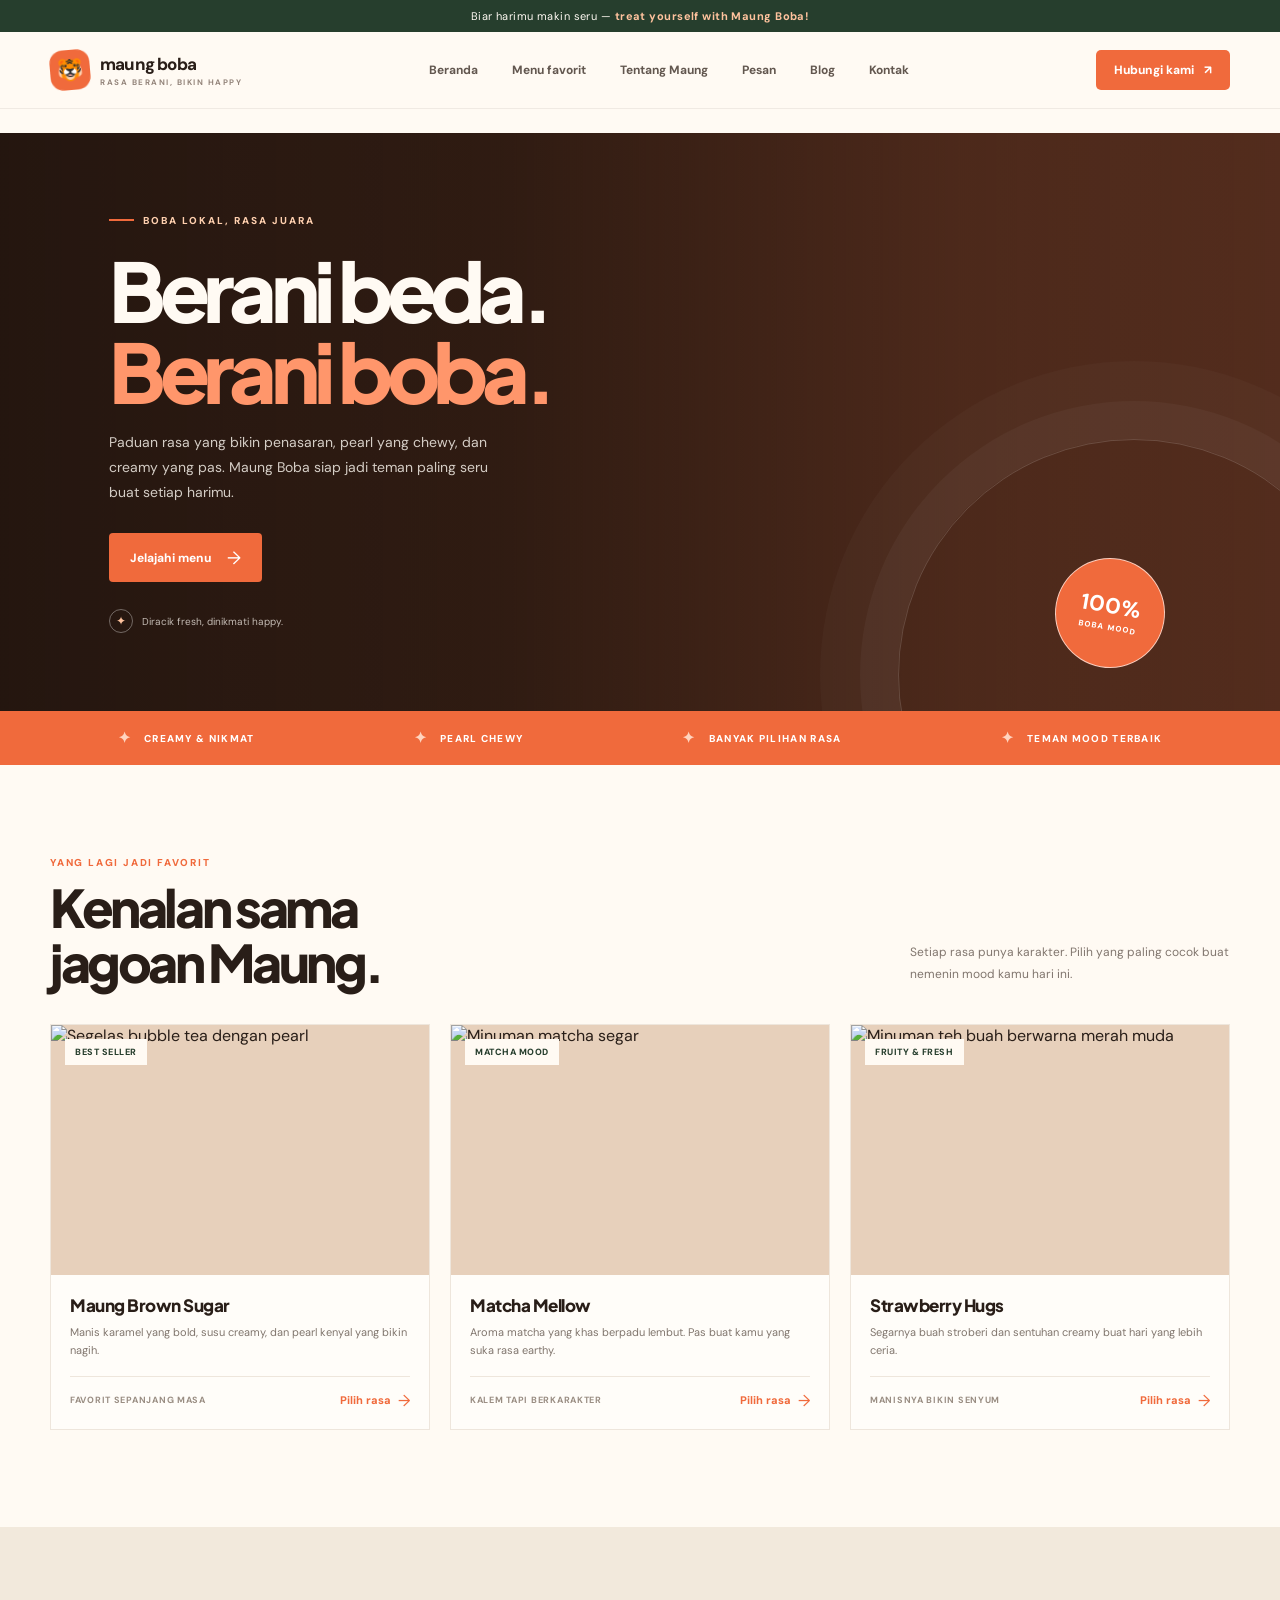
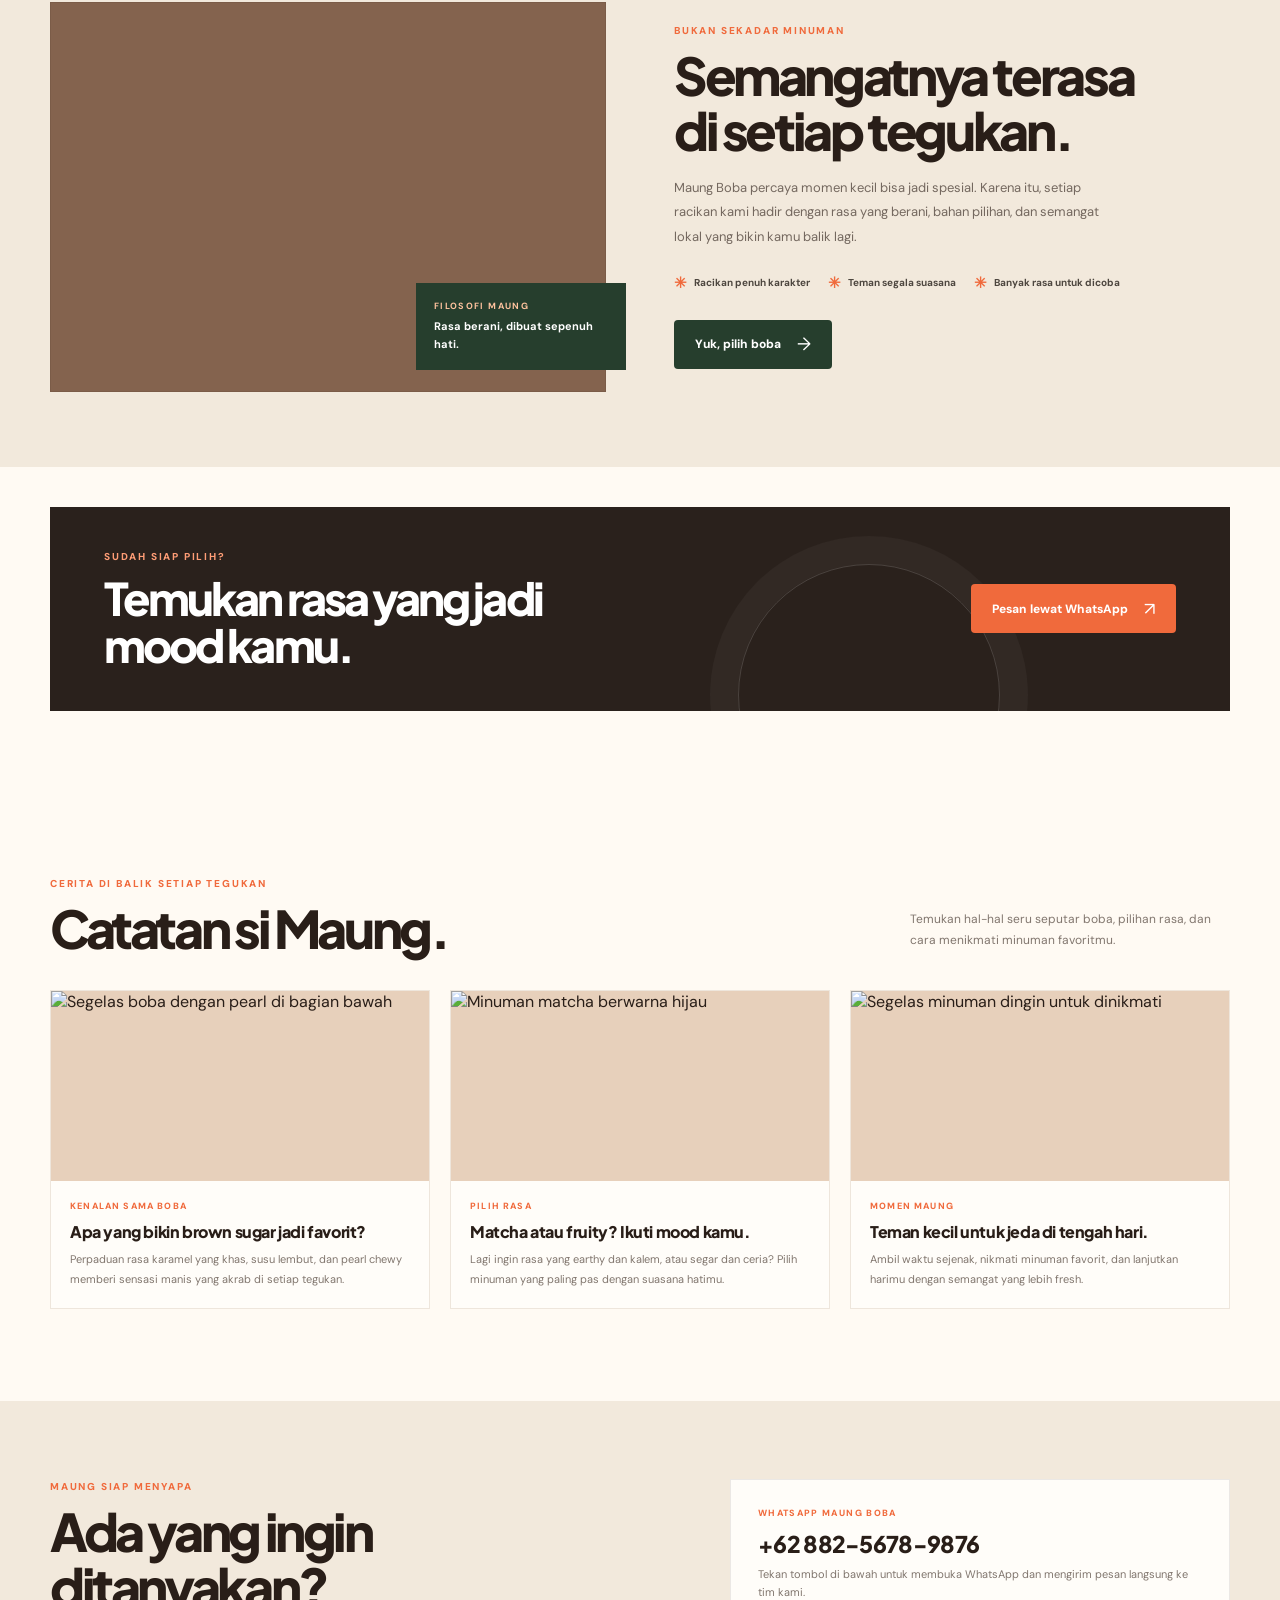
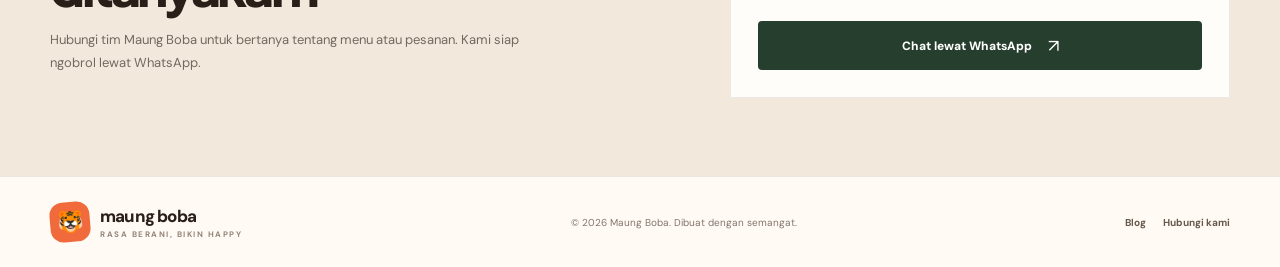
==== index.html @ d1c06912 "Add files via upload" ====
<!DOCTYPE html>
<html lang="id">
<head>
  <meta charset="UTF-8">
  <meta name="viewport" content="width=device-width, initial-scale=1.0">
  <meta name="theme-color" content="#fffaf3">
  <meta name="description" content="Maung Boba — boba favorit dengan rasa berani, creamy, dan penuh karakter. Cari teman seru buat harimu!">
  <title>Maung Boba — Rasa Berani, Bikin Happy</title>
  <link rel="preconnect" href="https://fonts.googleapis.com">
  <link rel="preconnect" href="https://fonts.gstatic.com" crossorigin>
  <link href="https://fonts.googleapis.com/css2?family=DM+Sans:wght@400;500;600;700;800&family=Plus+Jakarta+Sans:wght@500;600;700;800&display=swap" rel="stylesheet">
  <style>
    :root {
      --cream: #fffaf3;
      --ink: #291e18;
      --muted: #81766e;
      --orange: #f06a3c;
      --green: #263e2d;
      --line: #eee6dc;
      --font: "DM Sans", "Plus Jakarta Sans", sans-serif;
    }

    * { box-sizing: border-box; }
    html { scroll-behavior: smooth; scroll-padding-top: 120px; }
    body { margin: 0; background: var(--cream); color: var(--ink); font-family: var(--font); -webkit-font-smoothing: antialiased; }
    a { color: inherit; text-decoration: none; }
    button { font: inherit; }
    .container { width: min(1180px, calc(100% - 64px)); margin-inline: auto; }

    .topline { padding: 9px 20px; background: var(--green); color: #fffaf3; text-align: center; font-size: 11px; letter-spacing: .04em; }
    .topline strong { color: #ffc39e; }
    .header { position: sticky; top: 0; z-index: 10; background: rgba(255,250,243,.96); border-bottom: 1px solid rgba(41,30,24,.07); backdrop-filter: blur(12px); }
    .nav { min-height: 76px; display: flex; align-items: center; justify-content: space-between; gap: 30px; }
    .brand { display: inline-flex; align-items: center; gap: 10px; flex-shrink: 0; }
    .brand-icon { display: grid; width: 40px; height: 40px; place-items: center; border-radius: 13px; background: var(--orange); color: white; font-size: 21px; transform: rotate(-5deg); }
    .brand-text { font-size: 17px; font-weight: 800; letter-spacing: -.8px; }
    .brand-text small { display: block; margin-top: 2px; color: #93847a; font-size: 8px; font-weight: 700; letter-spacing: 1.5px; text-transform: uppercase; }
    .nav-links { display: flex; align-items: center; gap: 34px; color: #62574f; font-size: 12px; font-weight: 700; }
    .nav-links a { white-space: nowrap; transition: color .2s ease; }
    .nav-links a:hover { color: var(--orange); }
    .nav-order { display: inline-flex; align-items: center; gap: 10px; padding: 12px 18px; border-radius: 5px; background: var(--orange); color: white; font-size: 12px; font-weight: 800; transition: background .2s, transform .2s; }
    .nav-order:hover, .button:hover { background: #d9532b; transform: translateY(-2px); }

    .hero-wrap { padding: 24px 0 0; }
    .hero {
      position: relative;
      min-height: 570px;
      display: flex;
      align-items: center;
      overflow: hidden;
      background-color: #572e1e;
      background-image: linear-gradient(90deg, rgba(28,18,13,.86) 0%, rgba(34,21,14,.75) 39%, rgba(34,21,14,.2) 75%, rgba(34,21,14,.08) 100%), url("https://images.unsplash.com/photo-1558857563-b371033873b8?auto=format&fit=crop&w=2000&q=85");
      background-position: center, center 48%;
      background-size: cover;
      color: #fffaf3;
    }
    .hero::after { position: absolute; right: -90px; bottom: -200px; width: 470px; height: 470px; border: 1px solid rgba(255,255,255,.16); border-radius: 50%; box-shadow: 0 0 0 38px rgba(255,255,255,.035), 0 0 0 78px rgba(255,255,255,.025); content: ""; pointer-events: none; }
    .hero-content { position: relative; z-index: 1; width: min(600px, 60%); padding: 72px 0 78px 8.5%; }
    .hero-label { display: inline-flex; align-items: center; gap: 9px; margin-bottom: 22px; color: #ffd0af; font-size: 10px; font-weight: 800; letter-spacing: .2em; text-transform: uppercase; }
    .hero-label::before { width: 25px; height: 2px; background: var(--orange); content: ""; }
    h1, h2, h3, p { margin-top: 0; }
    h1 { max-width: 590px; margin-bottom: 19px; font-family: "Plus Jakarta Sans", var(--font); font-size: clamp(48px, 6.7vw, 82px); font-weight: 800; letter-spacing: -.075em; line-height: .99; }
    h1 em { color: #ff966b; font-style: normal; }
    .hero-copy { max-width: 410px; margin-bottom: 28px; color: rgba(255,250,243,.8); font-size: 14px; line-height: 1.8; }
    .button { display: inline-flex; min-height: 49px; align-items: center; justify-content: center; gap: 16px; padding: 0 21px; border: 0; border-radius: 4px; background: var(--orange); color: white; font-size: 12px; font-weight: 800; transition: background .2s, transform .2s; cursor: pointer; }
    .button span { font-size: 18px; font-weight: 400; }
    .hero-subnote { display: flex; align-items: center; gap: 9px; margin-top: 27px; color: rgba(255,250,243,.72); font-size: 10px; }
    .hero-subnote i { display: grid; width: 24px; height: 24px; place-items: center; border: 1px solid rgba(255,255,255,.35); border-radius: 50%; color: #ffc39e; font-size: 12px; font-style: normal; }
    .banner-stamp { position: absolute; z-index: 2; right: 9%; bottom: 43px; display: grid; width: 110px; height: 110px; place-content: center; border: 1px solid rgba(255,255,255,.65); border-radius: 50%; background: var(--orange); color: white; text-align: center; transform: rotate(10deg); }
    .banner-stamp strong { font-size: 22px; line-height: 1; }
    .banner-stamp span { margin-top: 5px; font-size: 8px; font-weight: 800; letter-spacing: .13em; text-transform: uppercase; }

    .ticker { overflow: hidden; background: var(--orange); color: white; }
    .ticker-inner { display: flex; min-height: 54px; align-items: center; justify-content: space-around; gap: 24px; white-space: nowrap; }
    .ticker-item { display: inline-flex; align-items: center; gap: 12px; font-size: 10px; font-weight: 800; letter-spacing: .13em; text-transform: uppercase; }
    .ticker-item span { color: #ffd4bf; font-size: 15px; }

    .menu-section { padding: 91px 0 97px; }
    .section-head { display: flex; align-items: end; justify-content: space-between; gap: 25px; margin-bottom: 34px; }
    .kicker { margin-bottom: 11px; color: var(--orange); font-size: 10px; font-weight: 800; letter-spacing: .18em; text-transform: uppercase; }
    h2 { margin-bottom: 0; font-family: "Plus Jakarta Sans", var(--font); font-size: clamp(34px, 4.2vw, 52px); font-weight: 800; letter-spacing: -.065em; line-height: 1.05; }
    .section-intro { max-width: 320px; margin: 0 0 4px; color: var(--muted); font-size: 12px; line-height: 1.8; }
    .menu-grid { display: grid; grid-template-columns: repeat(3, 1fr); gap: 20px; }
    .menu-card { overflow: hidden; border: 1px solid var(--line); background: #fffdf9; transition: transform .25s ease, box-shadow .25s ease; }
    .menu-card:hover { box-shadow: 0 18px 36px rgba(48,32,22,.1); transform: translateY(-5px); }
    .menu-image { position: relative; height: 250px; overflow: hidden; background: #e7d0bb; }
    .menu-image img { width: 100%; height: 100%; object-fit: cover; transition: transform .5s ease; }
    .menu-card:hover .menu-image img { transform: scale(1.05); }
    .menu-tag { position: absolute; top: 14px; left: 14px; padding: 7px 10px; background: var(--cream); color: var(--green); font-size: 9px; font-weight: 800; letter-spacing: .06em; text-transform: uppercase; }
    .menu-detail { padding: 19px 19px 18px; }
    .menu-detail h3 { margin-bottom: 7px; font-family: "Plus Jakarta Sans", var(--font); font-size: 17px; font-weight: 800; letter-spacing: -.5px; }
    .menu-detail p { min-height: 37px; margin-bottom: 16px; color: var(--muted); font-size: 11px; line-height: 1.65; }
    .menu-bottom { display: flex; align-items: center; justify-content: space-between; padding-top: 13px; border-top: 1px solid var(--line); }
    .menu-bottom span { color: #998d82; font-size: 9px; font-weight: 700; letter-spacing: .08em; text-transform: uppercase; }
    .menu-bottom a { display: inline-flex; align-items: center; gap: 7px; color: var(--orange); font-size: 11px; font-weight: 800; }
    .menu-bottom a b { font-size: 16px; font-weight: 400; }

    .story { padding: 75px 0; background: #f2e9dc; }
    .story-layout { display: grid; grid-template-columns: 1fr 1fr; align-items: center; gap: 68px; }
    .story-photo { position: relative; min-height: 390px; background: #84634e url("https://images.unsplash.com/photo-1525385133512-2f3bdd039054?auto=format&fit=crop&w=1000&q=85") center/cover; }
    .story-photo::after { position: absolute; inset: 0; border: 1px solid rgba(41,30,24,.1); content: ""; }
    .story-note { position: absolute; right: -20px; bottom: 22px; z-index: 1; max-width: 210px; padding: 16px 18px; background: var(--green); color: white; font-size: 11px; font-weight: 700; line-height: 1.6; }
    .story-note span { display: block; margin-bottom: 5px; color: #ffc39e; font-size: 9px; letter-spacing: .15em; text-transform: uppercase; }
    .story-copy h2 { max-width: 500px; margin-bottom: 18px; }
    .story-copy > p { max-width: 440px; margin-bottom: 23px; color: #74685f; font-size: 13px; line-height: 1.9; }
    .story-list { display: flex; flex-wrap: wrap; gap: 10px 18px; margin: 0 0 27px; padding: 0; list-style: none; }
    .story-list li { display: flex; align-items: center; gap: 7px; color: #4d463f; font-size: 10px; font-weight: 700; }
    .story-list li span { color: var(--orange); font-size: 15px; }
    .button-dark { background: var(--green); }
    .button-dark:hover { background: #172c1d; }

    .blog-section { padding: 88px 0 92px; }
    .blog-grid { display: grid; grid-template-columns: repeat(3, 1fr); gap: 20px; }
    .blog-card { overflow: hidden; border: 1px solid var(--line); background: #fffdf9; }
    .blog-image { height: 190px; overflow: hidden; background: #e7d0bb; }
    .blog-image img { width: 100%; height: 100%; object-fit: cover; transition: transform .4s ease; }
    .blog-card:hover .blog-image img { transform: scale(1.04); }
    .blog-content { padding: 19px; }
    .blog-category { display: block; margin-bottom: 9px; color: var(--orange); font-size: 9px; font-weight: 800; letter-spacing: .13em; text-transform: uppercase; }
    .blog-content h3 { margin-bottom: 8px; font-family: "Plus Jakarta Sans", var(--font); font-size: 16px; font-weight: 800; letter-spacing: -.4px; line-height: 1.35; }
    .blog-content p { margin: 0; color: var(--muted); font-size: 11px; line-height: 1.75; }

    .last-call { padding: 40px 0 78px; }
    .last-call-inner { position: relative; display: flex; align-items: center; justify-content: space-between; gap: 28px; overflow: hidden; padding: 43px 54px; background: #2a211c; color: white; }
    .last-call-inner::after { position: absolute; right: 230px; bottom: -115px; width: 260px; height: 260px; border: 1px solid rgba(255,255,255,.15); border-radius: 50%; box-shadow: 0 0 0 28px rgba(255,255,255,.035); content: ""; }
    .last-call-copy { position: relative; z-index: 1; }
    .last-call-copy .kicker { color: #ff9d76; }
    .last-call h2 { max-width: 540px; font-size: clamp(30px, 4vw, 45px); }
    .last-call .button { position: relative; z-index: 1; flex-shrink: 0; }

    .contact-section { padding: 78px 0; background: #f2e9dc; }
    .contact-layout { display: grid; grid-template-columns: 1fr .8fr; align-items: center; gap: 55px; }
    .contact-copy h2 { max-width: 530px; margin-bottom: 14px; }
    .contact-copy > p { max-width: 470px; margin-bottom: 22px; color: #74685f; font-size: 13px; line-height: 1.8; }
    .contact-card { padding: 27px; border: 1px solid rgba(41,30,24,.09); background: #fffdf9; }
    .contact-label { display: block; margin-bottom: 10px; color: var(--orange); font-size: 9px; font-weight: 800; letter-spacing: .15em; text-transform: uppercase; }
    .contact-number { display: block; margin-bottom: 7px; font-family: "Plus Jakarta Sans", var(--font); font-size: 23px; font-weight: 800; letter-spacing: -.7px; }
    .contact-hint { margin-bottom: 20px; color: var(--muted); font-size: 11px; line-height: 1.65; }
    .contact-card .button { width: 100%; }

    .footer { padding: 25px 0; border-top: 1px solid var(--line); }
    .footer-inner { display: flex; align-items: center; justify-content: space-between; gap: 20px; }
    .footer-copy { color: var(--muted); font-size: 10px; }
    .footer-social { display: flex; gap: 17px; color: #66594e; font-size: 10px; font-weight: 700; }

    @media (max-width: 760px) {
      .container { width: min(100% - 36px, 560px); }
      .topline { font-size: 9px; }
      .nav { min-height: 0; flex-wrap: wrap; gap: 0; padding-top: 10px; }
      .brand { padding-bottom: 10px; }
      .nav-order { display: none; }
      .nav-links { position: static; order: 3; display: flex; width: 100%; align-items: center; justify-content: space-between; gap: 8px; padding: 12px 0; border-top: 1px solid var(--line); font-size: 10px; }
      .hero-wrap { padding-top: 12px; }
      .hero { min-height: 570px; align-items: end; background-image: linear-gradient(0deg, rgba(24,16,11,.91) 0%, rgba(34,21,14,.77) 44%, rgba(34,21,14,.08) 100%), url("https://images.unsplash.com/photo-1558857563-b371033873b8?auto=format&fit=crop&w=1100&q=85"); background-position: center, 56% center; }
      .hero-content { width: 100%; padding: 65px 28px 44px; }
      h1 { max-width: 470px; font-size: clamp(49px, 12vw, 70px); }
      .hero-copy { max-width: 430px; font-size: 13px; }
      .banner-stamp { top: 24px; right: 20px; bottom: auto; width: 82px; height: 82px; }
      .banner-stamp strong { font-size: 17px; }
      .banner-stamp span { font-size: 7px; }
      .ticker-inner { min-height: 47px; justify-content: flex-start; gap: 30px; width: max-content; padding-inline: 20px; }
      .ticker-item { font-size: 9px; }
      .menu-section { padding: 67px 0; }
      .section-head { align-items: start; flex-direction: column; gap: 13px; margin-bottom: 25px; }
      .section-intro { max-width: 410px; }
      .menu-grid { grid-template-columns: 1fr; gap: 14px; }
      .menu-card { display: grid; grid-template-columns: 40% 1fr; }
      .menu-image { height: auto; min-height: 185px; grid-row: span 1; }
      .menu-detail { display: flex; flex-direction: column; justify-content: center; padding: 16px; }
      .menu-detail h3 { font-size: 15px; }
      .menu-detail p { min-height: 0; margin-bottom: 12px; }
      .menu-bottom { margin-top: auto; }
      .story { padding: 55px 0; }
      .story-layout { grid-template-columns: 1fr; gap: 35px; }
      .story-photo { min-height: 300px; margin-right: 17px; }
      .story-note { right: -17px; bottom: 17px; }
      .blog-section { padding: 64px 0 60px; }
      .blog-grid { grid-template-columns: 1fr; gap: 14px; }
      .blog-card { display: grid; grid-template-columns: 38% 1fr; }
      .blog-image { height: 100%; min-height: 175px; }
      .blog-content { align-self: center; padding: 15px; }
      .last-call { padding: 35px 0 55px; }
      .last-call-inner { align-items: flex-start; flex-direction: column; padding: 34px 25px; }
      .last-call-inner::after { right: -80px; bottom: -90px; }
      .contact-section { padding: 58px 0; }
      .contact-layout { grid-template-columns: 1fr; gap: 26px; }
      .contact-card { padding: 22px; }
      .footer-inner { flex-wrap: wrap; }
      .footer-social { margin-left: auto; }
    }
    @media (max-width: 400px) {
      .nav-links { gap: 6px; font-size: 9px; }
      .hero-content { padding-inline: 21px; }
      .hero-subnote { font-size: 9px; }
      .menu-card { grid-template-columns: 36% 1fr; }
      .menu-detail { padding: 13px; }
      .menu-bottom span { font-size: 8px; }
      .blog-card { grid-template-columns: 34% 1fr; }
      .blog-content { padding: 12px; }
      .blog-content h3 { font-size: 14px; }
      .footer-social { width: 100%; margin-left: 0; }
    }
    @media (prefers-reduced-motion: reduce) {
      *, *::before, *::after { scroll-behavior: auto !important; transition-duration: .01ms !important; }
    }
  </style>
</head>
<body>
  <div class="topline">Biar harimu makin seru — <strong>treat yourself with Maung Boba!</strong></div>
  <header class="header">
    <nav class="nav container" aria-label="Navigasi utama">
      <a class="brand" href="#beranda" aria-label="Maung Boba, beranda">
        <span class="brand-icon" aria-hidden="true">🐯</span>
        <span class="brand-text">maung boba<small>rasa berani, bikin happy</small></span>
      </a>
      <div class="nav-links" id="nav-links">
        <a href="#beranda">Beranda</a>
        <a href="#menu">Menu favorit</a>
        <a href="#cerita">Tentang Maung</a>
        <a href="#pesan">Pesan</a>
        <a href="#blog">Blog</a>
        <a href="#kontak">Kontak</a>
      </div>
      <a class="nav-order" href="#kontak">Hubungi kami <span aria-hidden="true">↗</span></a>
    </nav>
  </header>

  <main>
    <section class="hero-wrap" id="beranda">
      <div class="hero">
        <div class="hero-content">
          <div class="hero-label">Boba lokal, rasa juara</div>
          <h1>Berani beda.<br><em>Berani boba.</em></h1>
          <p class="hero-copy">Paduan rasa yang bikin penasaran, pearl yang chewy, dan creamy yang pas. Maung Boba siap jadi teman paling seru buat setiap harimu.</p>
          <a class="button" href="#menu">Jelajahi menu <span aria-hidden="true">→</span></a>
          <div class="hero-subnote"><i aria-hidden="true">✦</i> Diracik fresh, dinikmati happy.</div>
        </div>
        <div class="banner-stamp" aria-label="Boba mood booster"><strong>100%</strong><span>boba mood</span></div>
      </div>
    </section>

    <div class="ticker" aria-label="Keunggulan Maung Boba">
      <div class="ticker-inner container">
        <div class="ticker-item"><span>✦</span> Creamy &amp; nikmat</div>
        <div class="ticker-item"><span>✦</span> Pearl chewy</div>
        <div class="ticker-item"><span>✦</span> Banyak pilihan rasa</div>
        <div class="ticker-item"><span>✦</span> Teman mood terbaik</div>
      </div>
    </div>

    <section class="menu-section" id="menu">
      <div class="container">
        <div class="section-head">
          <div>
            <div class="kicker">Yang lagi jadi favorit</div>
            <h2>Kenalan sama<br>jagoan Maung.</h2>
          </div>
          <p class="section-intro">Setiap rasa punya karakter. Pilih yang paling cocok buat nemenin mood kamu hari ini.</p>
        </div>
        <div class="menu-grid">
          <article class="menu-card">
            <div class="menu-image">
              <img src="https://images.unsplash.com/photo-1558857563-b371033873b8?auto=format&fit=crop&w=900&q=80" alt="Segelas bubble tea dengan pearl" loading="lazy">
              <span class="menu-tag">Best seller</span>
            </div>
            <div class="menu-detail">
              <h3>Maung Brown Sugar</h3>
              <p>Manis karamel yang bold, susu creamy, dan pearl kenyal yang bikin nagih.</p>
              <div class="menu-bottom"><span>Favorit sepanjang masa</span><a href="#pesan">Pilih rasa <b aria-hidden="true">→</b></a></div>
            </div>
          </article>
          <article class="menu-card">
            <div class="menu-image">
              <img src="https://images.unsplash.com/photo-1515823064-d6e0c04616a7?auto=format&fit=crop&w=900&q=80" alt="Minuman matcha segar" loading="lazy">
              <span class="menu-tag">Matcha mood</span>
            </div>
            <div class="menu-detail">
              <h3>Matcha Mellow</h3>
              <p>Aroma matcha yang khas berpadu lembut. Pas buat kamu yang suka rasa earthy.</p>
              <div class="menu-bottom"><span>Kalem tapi berkarakter</span><a href="#pesan">Pilih rasa <b aria-hidden="true">→</b></a></div>
            </div>
          </article>
          <article class="menu-card">
            <div class="menu-image">
              <img src="https://images.unsplash.com/photo-1556679343-c7306c1976bc?auto=format&fit=crop&w=900&q=80" alt="Minuman teh buah berwarna merah muda" loading="lazy">
              <span class="menu-tag">Fruity &amp; fresh</span>
            </div>
            <div class="menu-detail">
              <h3>Strawberry Hugs</h3>
              <p>Segarnya buah stroberi dan sentuhan creamy buat hari yang lebih ceria.</p>
              <div class="menu-bottom"><span>Manisnya bikin senyum</span><a href="#pesan">Pilih rasa <b aria-hidden="true">→</b></a></div>
            </div>
          </article>
        </div>
      </div>
    </section>

    <section class="story" id="cerita">
      <div class="story-layout container">
        <div class="story-photo" role="img" aria-label="Suasana menikmati minuman segar">
          <div class="story-note"><span>Filosofi Maung</span>Rasa berani, dibuat sepenuh hati.</div>
        </div>
        <div class="story-copy">
          <div class="kicker">Bukan sekadar minuman</div>
          <h2>Semangatnya terasa di setiap tegukan.</h2>
          <p>Maung Boba percaya momen kecil bisa jadi spesial. Karena itu, setiap racikan kami hadir dengan rasa yang berani, bahan pilihan, dan semangat lokal yang bikin kamu balik lagi.</p>
          <ul class="story-list">
            <li><span aria-hidden="true">✳</span> Racikan penuh karakter</li>
            <li><span aria-hidden="true">✳</span> Teman segala suasana</li>
            <li><span aria-hidden="true">✳</span> Banyak rasa untuk dicoba</li>
          </ul>
          <a class="button button-dark" href="#pesan">Yuk, pilih boba <span aria-hidden="true">→</span></a>
        </div>
      </div>
    </section>

    <section class="last-call" id="pesan">
      <div class="last-call-inner container">
        <div class="last-call-copy">
          <div class="kicker">Sudah siap pilih?</div>
          <h2>Temukan rasa yang jadi mood kamu.</h2>
        </div>
        <a class="button" href="https://wa.me/6288256789876?text=Halo%20Maung%20Boba%2C%20saya%20ingin%20memesan%20boba." target="_blank" rel="noopener noreferrer">Pesan lewat WhatsApp <span aria-hidden="true">↗</span></a>
      </div>
    </section>

    <section class="blog-section" id="blog">
      <div class="container">
        <div class="section-head">
          <div>
            <div class="kicker">Cerita di balik setiap tegukan</div>
            <h2>Catatan si Maung.</h2>
          </div>
          <p class="section-intro">Temukan hal-hal seru seputar boba, pilihan rasa, dan cara menikmati minuman favoritmu.</p>
        </div>
        <div class="blog-grid">
          <article class="blog-card">
            <div class="blog-image">
              <img src="https://images.unsplash.com/photo-1558857563-b371033873b8?auto=format&fit=crop&w=800&q=80" alt="Segelas boba dengan pearl di bagian bawah" loading="lazy">
            </div>
            <div class="blog-content">
              <span class="blog-category">Kenalan sama boba</span>
              <h3>Apa yang bikin brown sugar jadi favorit?</h3>
              <p>Perpaduan rasa karamel yang khas, susu lembut, dan pearl chewy memberi sensasi manis yang akrab di setiap tegukan.</p>
            </div>
          </article>
          <article class="blog-card">
            <div class="blog-image">
              <img src="https://images.unsplash.com/photo-1515823064-d6e0c04616a7?auto=format&fit=crop&w=800&q=80" alt="Minuman matcha berwarna hijau" loading="lazy">
            </div>
            <div class="blog-content">
              <span class="blog-category">Pilih rasa</span>
              <h3>Matcha atau fruity? Ikuti mood kamu.</h3>
              <p>Lagi ingin rasa yang earthy dan kalem, atau segar dan ceria? Pilih minuman yang paling pas dengan suasana hatimu.</p>
            </div>
          </article>
          <article class="blog-card">
            <div class="blog-image">
              <img src="https://images.unsplash.com/photo-1556679343-c7306c1976bc?auto=format&fit=crop&w=800&q=80" alt="Segelas minuman dingin untuk dinikmati" loading="lazy">
            </div>
            <div class="blog-content">
              <span class="blog-category">Momen Maung</span>
              <h3>Teman kecil untuk jeda di tengah hari.</h3>
              <p>Ambil waktu sejenak, nikmati minuman favorit, dan lanjutkan harimu dengan semangat yang lebih fresh.</p>
            </div>
          </article>
        </div>
      </div>
    </section>

    <section class="contact-section" id="kontak">
      <div class="contact-layout container">
        <div class="contact-copy">
          <div class="kicker">Maung siap menyapa</div>
          <h2>Ada yang ingin ditanyakan?</h2>
          <p>Hubungi tim Maung Boba untuk bertanya tentang menu atau pesanan. Kami siap ngobrol lewat WhatsApp.</p>
        </div>
        <div class="contact-card">
          <span class="contact-label">WhatsApp Maung Boba</span>
          <a class="contact-number" href="https://wa.me/6288256789876" target="_blank" rel="noopener noreferrer">+62 882-5678-9876</a>
          <p class="contact-hint">Tekan tombol di bawah untuk membuka WhatsApp dan mengirim pesan langsung ke tim kami.</p>
          <a class="button button-dark" href="https://wa.me/6288256789876?text=Halo%20Maung%20Boba%2C%20saya%20ingin%20bertanya." target="_blank" rel="noopener noreferrer">Chat lewat WhatsApp <span aria-hidden="true">↗</span></a>
        </div>
      </div>
    </section>
  </main>

  <footer class="footer">
    <div class="footer-inner container">
      <a class="brand" href="#beranda" aria-label="Maung Boba, kembali ke atas">
        <span class="brand-icon" aria-hidden="true">🐯</span>
        <span class="brand-text">maung boba<small>rasa berani, bikin happy</small></span>
      </a>
      <span class="footer-copy">© <span id="year">2026</span> Maung Boba. Dibuat dengan semangat.</span>
      <div class="footer-social"><a href="#blog">Blog</a><a href="#kontak">Hubungi kami</a></div>
    </div>
  </footer>

  <script>
    document.querySelector("#year").textContent = new Date().getFullYear();
  </script>
</body>
</html>
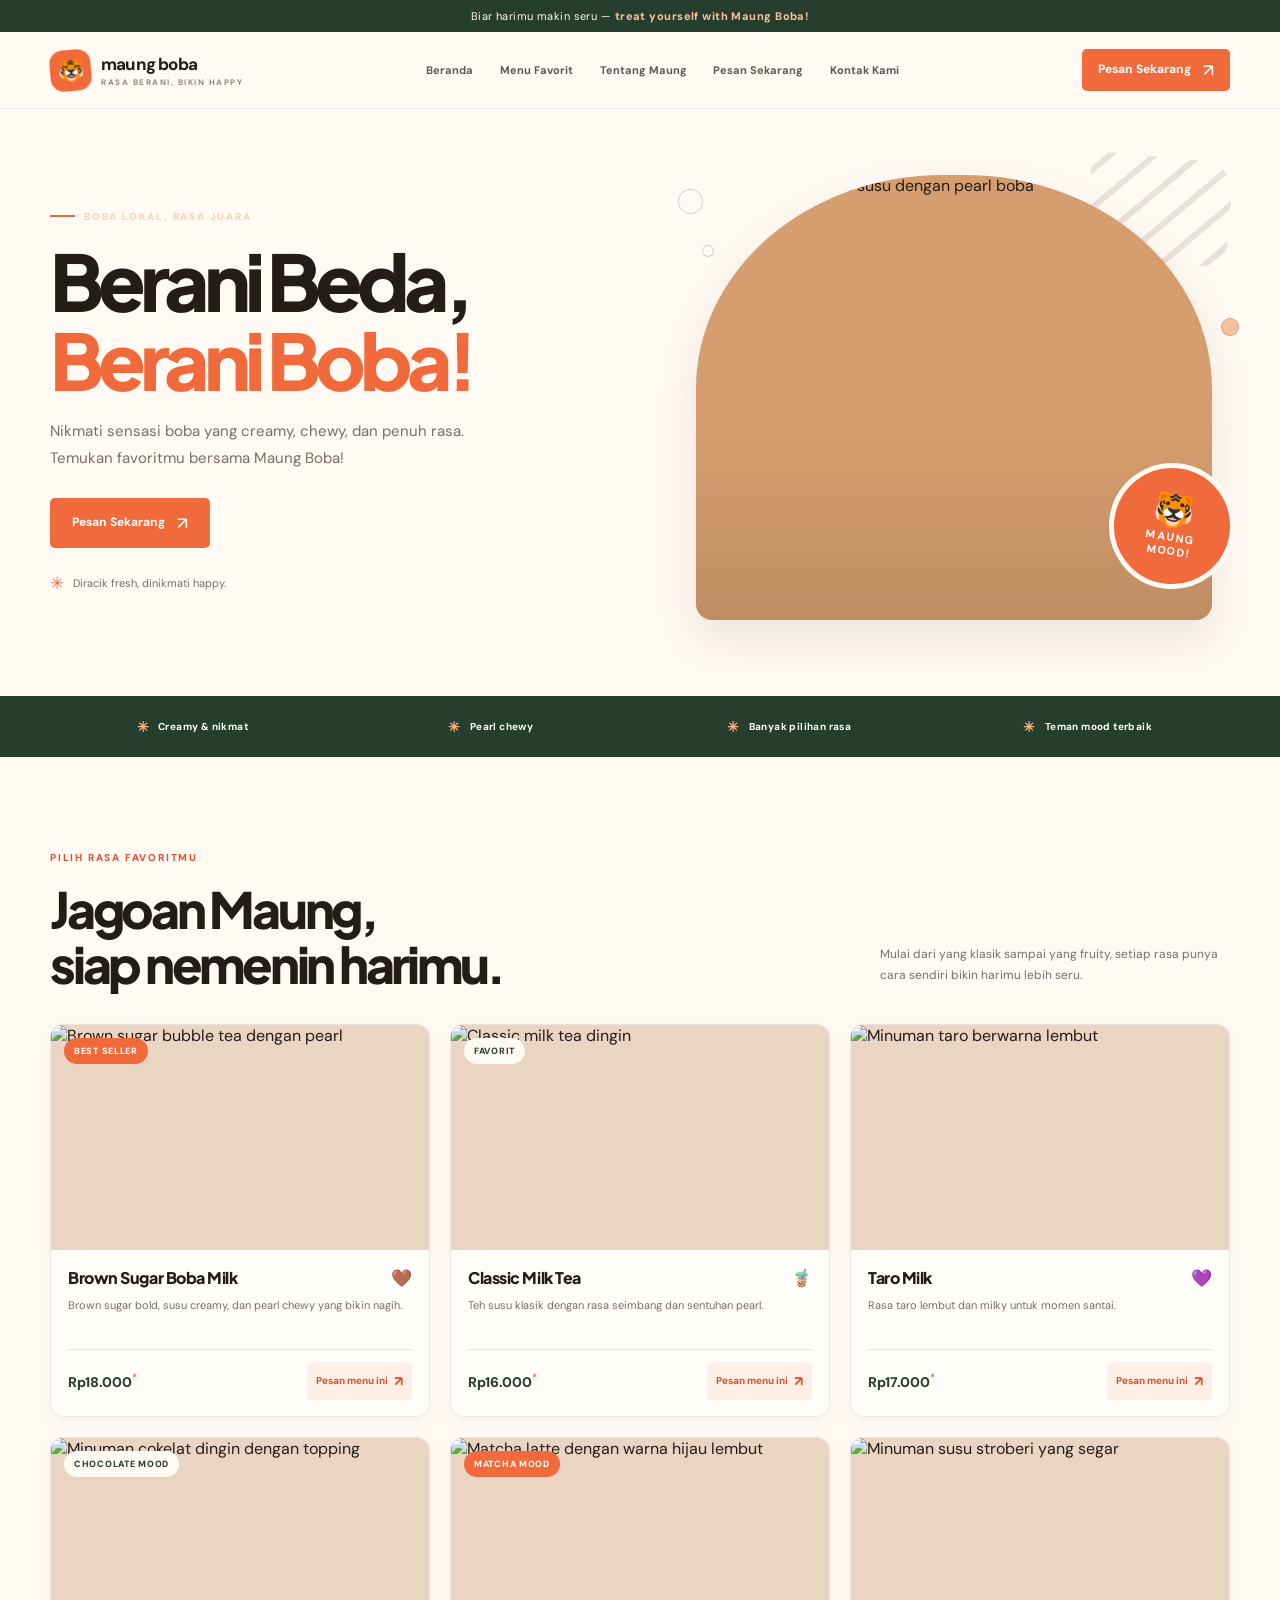
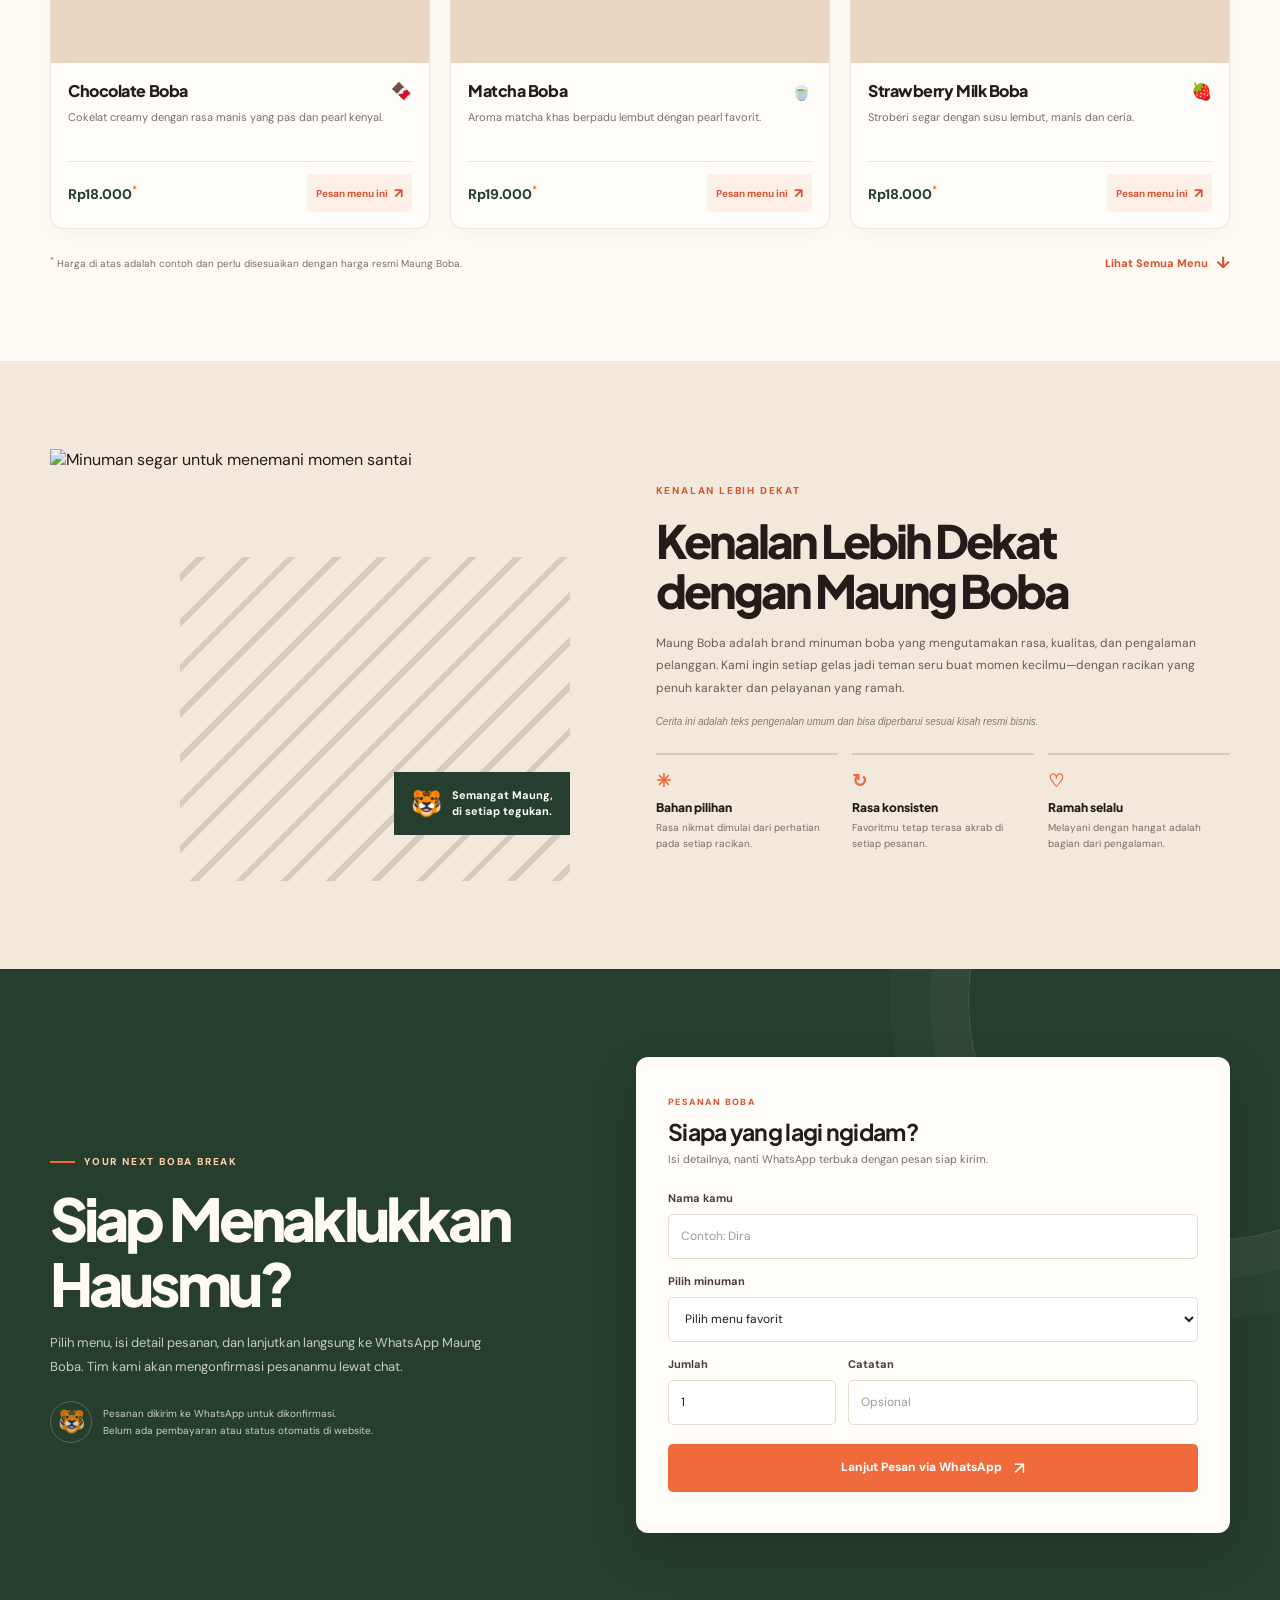
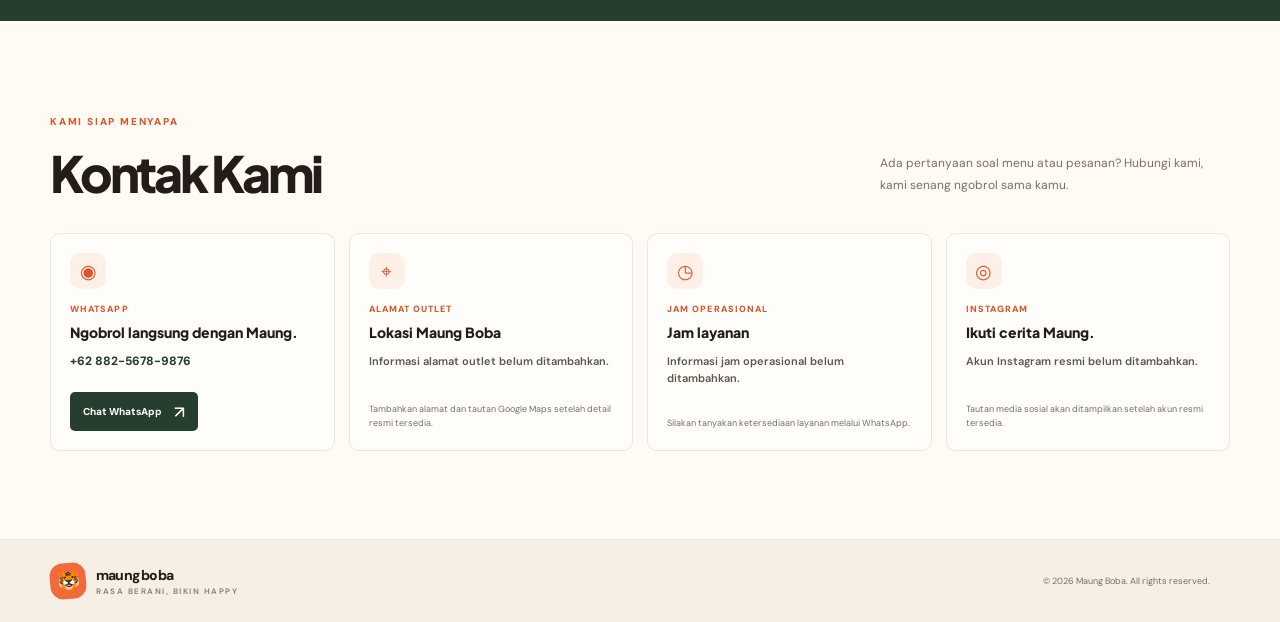
==== commit 03bb115b: "Add files via upload" ====
--- a/index.html
+++ b/index.html
@@ -4,382 +4,252 @@
   <meta charset="UTF-8">
   <meta name="viewport" content="width=device-width, initial-scale=1.0">
   <meta name="theme-color" content="#fffaf3">
-  <meta name="description" content="Maung Boba — boba favorit dengan rasa berani, creamy, dan penuh karakter. Cari teman seru buat harimu!">
-  <title>Maung Boba — Rasa Berani, Bikin Happy</title>
+  <meta name="description" content="Maung Boba — boba creamy, chewy, dan penuh rasa. Temukan menu favoritmu dan pesan langsung melalui WhatsApp.">
+  <title>Maung Boba — Berani Beda, Berani Boba!</title>
   <link rel="preconnect" href="https://fonts.googleapis.com">
   <link rel="preconnect" href="https://fonts.gstatic.com" crossorigin>
   <link href="https://fonts.googleapis.com/css2?family=DM+Sans:wght@400;500;600;700;800&family=Plus+Jakarta+Sans:wght@500;600;700;800&display=swap" rel="stylesheet">
-  <style>
-    :root {
-      --cream: #fffaf3;
-      --ink: #291e18;
-      --muted: #81766e;
-      --orange: #f06a3c;
-      --green: #263e2d;
-      --line: #eee6dc;
-      --font: "DM Sans", "Plus Jakarta Sans", sans-serif;
-    }
-
-    * { box-sizing: border-box; }
-    html { scroll-behavior: smooth; scroll-padding-top: 120px; }
-    body { margin: 0; background: var(--cream); color: var(--ink); font-family: var(--font); -webkit-font-smoothing: antialiased; }
-    a { color: inherit; text-decoration: none; }
-    button { font: inherit; }
-    .container { width: min(1180px, calc(100% - 64px)); margin-inline: auto; }
-
-    .topline { padding: 9px 20px; background: var(--green); color: #fffaf3; text-align: center; font-size: 11px; letter-spacing: .04em; }
-    .topline strong { color: #ffc39e; }
-    .header { position: sticky; top: 0; z-index: 10; background: rgba(255,250,243,.96); border-bottom: 1px solid rgba(41,30,24,.07); backdrop-filter: blur(12px); }
-    .nav { min-height: 76px; display: flex; align-items: center; justify-content: space-between; gap: 30px; }
-    .brand { display: inline-flex; align-items: center; gap: 10px; flex-shrink: 0; }
-    .brand-icon { display: grid; width: 40px; height: 40px; place-items: center; border-radius: 13px; background: var(--orange); color: white; font-size: 21px; transform: rotate(-5deg); }
-    .brand-text { font-size: 17px; font-weight: 800; letter-spacing: -.8px; }
-    .brand-text small { display: block; margin-top: 2px; color: #93847a; font-size: 8px; font-weight: 700; letter-spacing: 1.5px; text-transform: uppercase; }
-    .nav-links { display: flex; align-items: center; gap: 34px; color: #62574f; font-size: 12px; font-weight: 700; }
-    .nav-links a { white-space: nowrap; transition: color .2s ease; }
-    .nav-links a:hover { color: var(--orange); }
-    .nav-order { display: inline-flex; align-items: center; gap: 10px; padding: 12px 18px; border-radius: 5px; background: var(--orange); color: white; font-size: 12px; font-weight: 800; transition: background .2s, transform .2s; }
-    .nav-order:hover, .button:hover { background: #d9532b; transform: translateY(-2px); }
-
-    .hero-wrap { padding: 24px 0 0; }
-    .hero {
-      position: relative;
-      min-height: 570px;
-      display: flex;
-      align-items: center;
-      overflow: hidden;
-      background-color: #572e1e;
-      background-image: linear-gradient(90deg, rgba(28,18,13,.86) 0%, rgba(34,21,14,.75) 39%, rgba(34,21,14,.2) 75%, rgba(34,21,14,.08) 100%), url("https://images.unsplash.com/photo-1558857563-b371033873b8?auto=format&fit=crop&w=2000&q=85");
-      background-position: center, center 48%;
-      background-size: cover;
-      color: #fffaf3;
-    }
-    .hero::after { position: absolute; right: -90px; bottom: -200px; width: 470px; height: 470px; border: 1px solid rgba(255,255,255,.16); border-radius: 50%; box-shadow: 0 0 0 38px rgba(255,255,255,.035), 0 0 0 78px rgba(255,255,255,.025); content: ""; pointer-events: none; }
-    .hero-content { position: relative; z-index: 1; width: min(600px, 60%); padding: 72px 0 78px 8.5%; }
-    .hero-label { display: inline-flex; align-items: center; gap: 9px; margin-bottom: 22px; color: #ffd0af; font-size: 10px; font-weight: 800; letter-spacing: .2em; text-transform: uppercase; }
-    .hero-label::before { width: 25px; height: 2px; background: var(--orange); content: ""; }
-    h1, h2, h3, p { margin-top: 0; }
-    h1 { max-width: 590px; margin-bottom: 19px; font-family: "Plus Jakarta Sans", var(--font); font-size: clamp(48px, 6.7vw, 82px); font-weight: 800; letter-spacing: -.075em; line-height: .99; }
-    h1 em { color: #ff966b; font-style: normal; }
-    .hero-copy { max-width: 410px; margin-bottom: 28px; color: rgba(255,250,243,.8); font-size: 14px; line-height: 1.8; }
-    .button { display: inline-flex; min-height: 49px; align-items: center; justify-content: center; gap: 16px; padding: 0 21px; border: 0; border-radius: 4px; background: var(--orange); color: white; font-size: 12px; font-weight: 800; transition: background .2s, transform .2s; cursor: pointer; }
-    .button span { font-size: 18px; font-weight: 400; }
-    .hero-subnote { display: flex; align-items: center; gap: 9px; margin-top: 27px; color: rgba(255,250,243,.72); font-size: 10px; }
-    .hero-subnote i { display: grid; width: 24px; height: 24px; place-items: center; border: 1px solid rgba(255,255,255,.35); border-radius: 50%; color: #ffc39e; font-size: 12px; font-style: normal; }
-    .banner-stamp { position: absolute; z-index: 2; right: 9%; bottom: 43px; display: grid; width: 110px; height: 110px; place-content: center; border: 1px solid rgba(255,255,255,.65); border-radius: 50%; background: var(--orange); color: white; text-align: center; transform: rotate(10deg); }
-    .banner-stamp strong { font-size: 22px; line-height: 1; }
-    .banner-stamp span { margin-top: 5px; font-size: 8px; font-weight: 800; letter-spacing: .13em; text-transform: uppercase; }
-
-    .ticker { overflow: hidden; background: var(--orange); color: white; }
-    .ticker-inner { display: flex; min-height: 54px; align-items: center; justify-content: space-around; gap: 24px; white-space: nowrap; }
-    .ticker-item { display: inline-flex; align-items: center; gap: 12px; font-size: 10px; font-weight: 800; letter-spacing: .13em; text-transform: uppercase; }
-    .ticker-item span { color: #ffd4bf; font-size: 15px; }
-
-    .menu-section { padding: 91px 0 97px; }
-    .section-head { display: flex; align-items: end; justify-content: space-between; gap: 25px; margin-bottom: 34px; }
-    .kicker { margin-bottom: 11px; color: var(--orange); font-size: 10px; font-weight: 800; letter-spacing: .18em; text-transform: uppercase; }
-    h2 { margin-bottom: 0; font-family: "Plus Jakarta Sans", var(--font); font-size: clamp(34px, 4.2vw, 52px); font-weight: 800; letter-spacing: -.065em; line-height: 1.05; }
-    .section-intro { max-width: 320px; margin: 0 0 4px; color: var(--muted); font-size: 12px; line-height: 1.8; }
-    .menu-grid { display: grid; grid-template-columns: repeat(3, 1fr); gap: 20px; }
-    .menu-card { overflow: hidden; border: 1px solid var(--line); background: #fffdf9; transition: transform .25s ease, box-shadow .25s ease; }
-    .menu-card:hover { box-shadow: 0 18px 36px rgba(48,32,22,.1); transform: translateY(-5px); }
-    .menu-image { position: relative; height: 250px; overflow: hidden; background: #e7d0bb; }
-    .menu-image img { width: 100%; height: 100%; object-fit: cover; transition: transform .5s ease; }
-    .menu-card:hover .menu-image img { transform: scale(1.05); }
-    .menu-tag { position: absolute; top: 14px; left: 14px; padding: 7px 10px; background: var(--cream); color: var(--green); font-size: 9px; font-weight: 800; letter-spacing: .06em; text-transform: uppercase; }
-    .menu-detail { padding: 19px 19px 18px; }
-    .menu-detail h3 { margin-bottom: 7px; font-family: "Plus Jakarta Sans", var(--font); font-size: 17px; font-weight: 800; letter-spacing: -.5px; }
-    .menu-detail p { min-height: 37px; margin-bottom: 16px; color: var(--muted); font-size: 11px; line-height: 1.65; }
-    .menu-bottom { display: flex; align-items: center; justify-content: space-between; padding-top: 13px; border-top: 1px solid var(--line); }
-    .menu-bottom span { color: #998d82; font-size: 9px; font-weight: 700; letter-spacing: .08em; text-transform: uppercase; }
-    .menu-bottom a { display: inline-flex; align-items: center; gap: 7px; color: var(--orange); font-size: 11px; font-weight: 800; }
-    .menu-bottom a b { font-size: 16px; font-weight: 400; }
-
-    .story { padding: 75px 0; background: #f2e9dc; }
-    .story-layout { display: grid; grid-template-columns: 1fr 1fr; align-items: center; gap: 68px; }
-    .story-photo { position: relative; min-height: 390px; background: #84634e url("https://images.unsplash.com/photo-1525385133512-2f3bdd039054?auto=format&fit=crop&w=1000&q=85") center/cover; }
-    .story-photo::after { position: absolute; inset: 0; border: 1px solid rgba(41,30,24,.1); content: ""; }
-    .story-note { position: absolute; right: -20px; bottom: 22px; z-index: 1; max-width: 210px; padding: 16px 18px; background: var(--green); color: white; font-size: 11px; font-weight: 700; line-height: 1.6; }
-    .story-note span { display: block; margin-bottom: 5px; color: #ffc39e; font-size: 9px; letter-spacing: .15em; text-transform: uppercase; }
-    .story-copy h2 { max-width: 500px; margin-bottom: 18px; }
-    .story-copy > p { max-width: 440px; margin-bottom: 23px; color: #74685f; font-size: 13px; line-height: 1.9; }
-    .story-list { display: flex; flex-wrap: wrap; gap: 10px 18px; margin: 0 0 27px; padding: 0; list-style: none; }
-    .story-list li { display: flex; align-items: center; gap: 7px; color: #4d463f; font-size: 10px; font-weight: 700; }
-    .story-list li span { color: var(--orange); font-size: 15px; }
-    .button-dark { background: var(--green); }
-    .button-dark:hover { background: #172c1d; }
-
-    .blog-section { padding: 88px 0 92px; }
-    .blog-grid { display: grid; grid-template-columns: repeat(3, 1fr); gap: 20px; }
-    .blog-card { overflow: hidden; border: 1px solid var(--line); background: #fffdf9; }
-    .blog-image { height: 190px; overflow: hidden; background: #e7d0bb; }
-    .blog-image img { width: 100%; height: 100%; object-fit: cover; transition: transform .4s ease; }
-    .blog-card:hover .blog-image img { transform: scale(1.04); }
-    .blog-content { padding: 19px; }
-    .blog-category { display: block; margin-bottom: 9px; color: var(--orange); font-size: 9px; font-weight: 800; letter-spacing: .13em; text-transform: uppercase; }
-    .blog-content h3 { margin-bottom: 8px; font-family: "Plus Jakarta Sans", var(--font); font-size: 16px; font-weight: 800; letter-spacing: -.4px; line-height: 1.35; }
-    .blog-content p { margin: 0; color: var(--muted); font-size: 11px; line-height: 1.75; }
-
-    .last-call { padding: 40px 0 78px; }
-    .last-call-inner { position: relative; display: flex; align-items: center; justify-content: space-between; gap: 28px; overflow: hidden; padding: 43px 54px; background: #2a211c; color: white; }
-    .last-call-inner::after { position: absolute; right: 230px; bottom: -115px; width: 260px; height: 260px; border: 1px solid rgba(255,255,255,.15); border-radius: 50%; box-shadow: 0 0 0 28px rgba(255,255,255,.035); content: ""; }
-    .last-call-copy { position: relative; z-index: 1; }
-    .last-call-copy .kicker { color: #ff9d76; }
-    .last-call h2 { max-width: 540px; font-size: clamp(30px, 4vw, 45px); }
-    .last-call .button { position: relative; z-index: 1; flex-shrink: 0; }
-
-    .contact-section { padding: 78px 0; background: #f2e9dc; }
-    .contact-layout { display: grid; grid-template-columns: 1fr .8fr; align-items: center; gap: 55px; }
-    .contact-copy h2 { max-width: 530px; margin-bottom: 14px; }
-    .contact-copy > p { max-width: 470px; margin-bottom: 22px; color: #74685f; font-size: 13px; line-height: 1.8; }
-    .contact-card { padding: 27px; border: 1px solid rgba(41,30,24,.09); background: #fffdf9; }
-    .contact-label { display: block; margin-bottom: 10px; color: var(--orange); font-size: 9px; font-weight: 800; letter-spacing: .15em; text-transform: uppercase; }
-    .contact-number { display: block; margin-bottom: 7px; font-family: "Plus Jakarta Sans", var(--font); font-size: 23px; font-weight: 800; letter-spacing: -.7px; }
-    .contact-hint { margin-bottom: 20px; color: var(--muted); font-size: 11px; line-height: 1.65; }
-    .contact-card .button { width: 100%; }
-
-    .footer { padding: 25px 0; border-top: 1px solid var(--line); }
-    .footer-inner { display: flex; align-items: center; justify-content: space-between; gap: 20px; }
-    .footer-copy { color: var(--muted); font-size: 10px; }
-    .footer-social { display: flex; gap: 17px; color: #66594e; font-size: 10px; font-weight: 700; }
-
-    @media (max-width: 760px) {
-      .container { width: min(100% - 36px, 560px); }
-      .topline { font-size: 9px; }
-      .nav { min-height: 0; flex-wrap: wrap; gap: 0; padding-top: 10px; }
-      .brand { padding-bottom: 10px; }
-      .nav-order { display: none; }
-      .nav-links { position: static; order: 3; display: flex; width: 100%; align-items: center; justify-content: space-between; gap: 8px; padding: 12px 0; border-top: 1px solid var(--line); font-size: 10px; }
-      .hero-wrap { padding-top: 12px; }
-      .hero { min-height: 570px; align-items: end; background-image: linear-gradient(0deg, rgba(24,16,11,.91) 0%, rgba(34,21,14,.77) 44%, rgba(34,21,14,.08) 100%), url("https://images.unsplash.com/photo-1558857563-b371033873b8?auto=format&fit=crop&w=1100&q=85"); background-position: center, 56% center; }
-      .hero-content { width: 100%; padding: 65px 28px 44px; }
-      h1 { max-width: 470px; font-size: clamp(49px, 12vw, 70px); }
-      .hero-copy { max-width: 430px; font-size: 13px; }
-      .banner-stamp { top: 24px; right: 20px; bottom: auto; width: 82px; height: 82px; }
-      .banner-stamp strong { font-size: 17px; }
-      .banner-stamp span { font-size: 7px; }
-      .ticker-inner { min-height: 47px; justify-content: flex-start; gap: 30px; width: max-content; padding-inline: 20px; }
-      .ticker-item { font-size: 9px; }
-      .menu-section { padding: 67px 0; }
-      .section-head { align-items: start; flex-direction: column; gap: 13px; margin-bottom: 25px; }
-      .section-intro { max-width: 410px; }
-      .menu-grid { grid-template-columns: 1fr; gap: 14px; }
-      .menu-card { display: grid; grid-template-columns: 40% 1fr; }
-      .menu-image { height: auto; min-height: 185px; grid-row: span 1; }
-      .menu-detail { display: flex; flex-direction: column; justify-content: center; padding: 16px; }
-      .menu-detail h3 { font-size: 15px; }
-      .menu-detail p { min-height: 0; margin-bottom: 12px; }
-      .menu-bottom { margin-top: auto; }
-      .story { padding: 55px 0; }
-      .story-layout { grid-template-columns: 1fr; gap: 35px; }
-      .story-photo { min-height: 300px; margin-right: 17px; }
-      .story-note { right: -17px; bottom: 17px; }
-      .blog-section { padding: 64px 0 60px; }
-      .blog-grid { grid-template-columns: 1fr; gap: 14px; }
-      .blog-card { display: grid; grid-template-columns: 38% 1fr; }
-      .blog-image { height: 100%; min-height: 175px; }
-      .blog-content { align-self: center; padding: 15px; }
-      .last-call { padding: 35px 0 55px; }
-      .last-call-inner { align-items: flex-start; flex-direction: column; padding: 34px 25px; }
-      .last-call-inner::after { right: -80px; bottom: -90px; }
-      .contact-section { padding: 58px 0; }
-      .contact-layout { grid-template-columns: 1fr; gap: 26px; }
-      .contact-card { padding: 22px; }
-      .footer-inner { flex-wrap: wrap; }
-      .footer-social { margin-left: auto; }
-    }
-    @media (max-width: 400px) {
-      .nav-links { gap: 6px; font-size: 9px; }
-      .hero-content { padding-inline: 21px; }
-      .hero-subnote { font-size: 9px; }
-      .menu-card { grid-template-columns: 36% 1fr; }
-      .menu-detail { padding: 13px; }
-      .menu-bottom span { font-size: 8px; }
-      .blog-card { grid-template-columns: 34% 1fr; }
-      .blog-content { padding: 12px; }
-      .blog-content h3 { font-size: 14px; }
-      .footer-social { width: 100%; margin-left: 0; }
-    }
-    @media (prefers-reduced-motion: reduce) {
-      *, *::before, *::after { scroll-behavior: auto !important; transition-duration: .01ms !important; }
-    }
-  </style>
+  <link rel="stylesheet" href="style.css">
+  <script src="script.js" defer></script>
 </head>
 <body>
-  <div class="topline">Biar harimu makin seru — <strong>treat yourself with Maung Boba!</strong></div>
-  <header class="header">
+  <div class="announcement">Biar harimu makin seru — <strong>treat yourself with Maung Boba!</strong></div>
+
+  <header class="site-header">
     <nav class="nav container" aria-label="Navigasi utama">
-      <a class="brand" href="#beranda" aria-label="Maung Boba, beranda">
-        <span class="brand-icon" aria-hidden="true">🐯</span>
-        <span class="brand-text">maung boba<small>rasa berani, bikin happy</small></span>
+      <a class="brand" href="#beranda" aria-label="Maung Boba, ke beranda">
+        <span class="brand-mark" aria-hidden="true">🐯</span>
+        <span class="brand-copy">maung boba<small>rasa berani, bikin happy</small></span>
       </a>
-      <div class="nav-links" id="nav-links">
+
+      <button class="menu-toggle" type="button" aria-label="Buka menu navigasi" aria-expanded="false" aria-controls="nav-menu">
+        <span></span><span></span><span></span>
+      </button>
+
+      <div class="nav-menu" id="nav-menu">
         <a href="#beranda">Beranda</a>
-        <a href="#menu">Menu favorit</a>
-        <a href="#cerita">Tentang Maung</a>
-        <a href="#pesan">Pesan</a>
-        <a href="#blog">Blog</a>
-        <a href="#kontak">Kontak</a>
-      </div>
-      <a class="nav-order" href="#kontak">Hubungi kami <span aria-hidden="true">↗</span></a>
+        <a href="#menu">Menu Favorit</a>
+        <a href="#tentang">Tentang Maung</a>
+        <a href="#pesan">Pesan Sekarang</a>
+        <a href="#kontak">Kontak Kami</a>
+      </div>
+
+      <a class="button button-small nav-cta" href="#pesan">Pesan Sekarang <span aria-hidden="true">↗</span></a>
     </nav>
   </header>
 
   <main>
-    <section class="hero-wrap" id="beranda">
-      <div class="hero">
-        <div class="hero-content">
-          <div class="hero-label">Boba lokal, rasa juara</div>
-          <h1>Berani beda.<br><em>Berani boba.</em></h1>
-          <p class="hero-copy">Paduan rasa yang bikin penasaran, pearl yang chewy, dan creamy yang pas. Maung Boba siap jadi teman paling seru buat setiap harimu.</p>
-          <a class="button" href="#menu">Jelajahi menu <span aria-hidden="true">→</span></a>
-          <div class="hero-subnote"><i aria-hidden="true">✦</i> Diracik fresh, dinikmati happy.</div>
-        </div>
-        <div class="banner-stamp" aria-label="Boba mood booster"><strong>100%</strong><span>boba mood</span></div>
-      </div>
-    </section>
-
-    <div class="ticker" aria-label="Keunggulan Maung Boba">
-      <div class="ticker-inner container">
-        <div class="ticker-item"><span>✦</span> Creamy &amp; nikmat</div>
-        <div class="ticker-item"><span>✦</span> Pearl chewy</div>
-        <div class="ticker-item"><span>✦</span> Banyak pilihan rasa</div>
-        <div class="ticker-item"><span>✦</span> Teman mood terbaik</div>
+    <section class="hero container" id="beranda" aria-labelledby="hero-title">
+      <div class="hero-copy reveal">
+        <span class="eyebrow"><span class="eyebrow-line"></span> Boba lokal, rasa juara</span>
+        <h1 id="hero-title">Berani Beda,<br><em>Berani Boba!</em></h1>
+        <p>Nikmati sensasi boba yang creamy, chewy, dan penuh rasa. Temukan favoritmu bersama Maung Boba!</p>
+        <div class="hero-actions">
+          <a class="button" href="#pesan">Pesan Sekarang <span aria-hidden="true">↗</span></a>
+          <a class="button button-outline" href="#menu">Jelajahi Menu <span aria-hidden="true">↓</span></a>
+        </div>
+        <div class="hero-note"><span aria-hidden="true">✳</span> Diracik fresh, dinikmati happy.</div>
+      </div>
+
+      <div class="hero-visual reveal">
+        <div class="stripe-decoration" aria-hidden="true"></div>
+        <div class="hero-photo">
+          <img src="https://images.unsplash.com/photo-1558857563-b371033873b8?auto=format&fit=crop&w=1200&q=85" alt="Segelas bubble tea susu dengan pearl boba" fetchpriority="high">
+        </div>
+        <div class="hero-sticker"><span class="sticker-tiger" aria-hidden="true">🐯</span><strong>MAUNG<br>MOOD!</strong></div>
+        <span class="bubble bubble-one" aria-hidden="true"></span>
+        <span class="bubble bubble-two" aria-hidden="true"></span>
+        <span class="bubble bubble-three" aria-hidden="true"></span>
+      </div>
+    </section>
+
+    <div class="benefits" aria-label="Keunggulan Maung Boba">
+      <div class="benefits-inner container">
+        <span><i aria-hidden="true">✳</i> Creamy &amp; nikmat</span>
+        <span><i aria-hidden="true">✳</i> Pearl chewy</span>
+        <span><i aria-hidden="true">✳</i> Banyak pilihan rasa</span>
+        <span><i aria-hidden="true">✳</i> Teman mood terbaik</span>
       </div>
     </div>
 
-    <section class="menu-section" id="menu">
+    <section class="section menu-section" id="menu" aria-labelledby="menu-title">
       <div class="container">
-        <div class="section-head">
+        <div class="section-heading reveal">
           <div>
-            <div class="kicker">Yang lagi jadi favorit</div>
-            <h2>Kenalan sama<br>jagoan Maung.</h2>
+            <span class="eyebrow eyebrow-dark">Pilih rasa favoritmu</span>
+            <h2 id="menu-title">Jagoan Maung,<br>siap nemenin harimu.</h2>
           </div>
-          <p class="section-intro">Setiap rasa punya karakter. Pilih yang paling cocok buat nemenin mood kamu hari ini.</p>
-        </div>
-        <div class="menu-grid">
-          <article class="menu-card">
-            <div class="menu-image">
-              <img src="https://images.unsplash.com/photo-1558857563-b371033873b8?auto=format&fit=crop&w=900&q=80" alt="Segelas bubble tea dengan pearl" loading="lazy">
-              <span class="menu-tag">Best seller</span>
-            </div>
-            <div class="menu-detail">
-              <h3>Maung Brown Sugar</h3>
-              <p>Manis karamel yang bold, susu creamy, dan pearl kenyal yang bikin nagih.</p>
-              <div class="menu-bottom"><span>Favorit sepanjang masa</span><a href="#pesan">Pilih rasa <b aria-hidden="true">→</b></a></div>
-            </div>
-          </article>
-          <article class="menu-card">
-            <div class="menu-image">
-              <img src="https://images.unsplash.com/photo-1515823064-d6e0c04616a7?auto=format&fit=crop&w=900&q=80" alt="Minuman matcha segar" loading="lazy">
-              <span class="menu-tag">Matcha mood</span>
-            </div>
-            <div class="menu-detail">
-              <h3>Matcha Mellow</h3>
-              <p>Aroma matcha yang khas berpadu lembut. Pas buat kamu yang suka rasa earthy.</p>
-              <div class="menu-bottom"><span>Kalem tapi berkarakter</span><a href="#pesan">Pilih rasa <b aria-hidden="true">→</b></a></div>
-            </div>
-          </article>
-          <article class="menu-card">
-            <div class="menu-image">
-              <img src="https://images.unsplash.com/photo-1556679343-c7306c1976bc?auto=format&fit=crop&w=900&q=80" alt="Minuman teh buah berwarna merah muda" loading="lazy">
-              <span class="menu-tag">Fruity &amp; fresh</span>
-            </div>
-            <div class="menu-detail">
-              <h3>Strawberry Hugs</h3>
-              <p>Segarnya buah stroberi dan sentuhan creamy buat hari yang lebih ceria.</p>
-              <div class="menu-bottom"><span>Manisnya bikin senyum</span><a href="#pesan">Pilih rasa <b aria-hidden="true">→</b></a></div>
-            </div>
-          </article>
-        </div>
-      </div>
-    </section>
-
-    <section class="story" id="cerita">
-      <div class="story-layout container">
-        <div class="story-photo" role="img" aria-label="Suasana menikmati minuman segar">
-          <div class="story-note"><span>Filosofi Maung</span>Rasa berani, dibuat sepenuh hati.</div>
-        </div>
-        <div class="story-copy">
-          <div class="kicker">Bukan sekadar minuman</div>
-          <h2>Semangatnya terasa di setiap tegukan.</h2>
-          <p>Maung Boba percaya momen kecil bisa jadi spesial. Karena itu, setiap racikan kami hadir dengan rasa yang berani, bahan pilihan, dan semangat lokal yang bikin kamu balik lagi.</p>
-          <ul class="story-list">
-            <li><span aria-hidden="true">✳</span> Racikan penuh karakter</li>
-            <li><span aria-hidden="true">✳</span> Teman segala suasana</li>
-            <li><span aria-hidden="true">✳</span> Banyak rasa untuk dicoba</li>
-          </ul>
-          <a class="button button-dark" href="#pesan">Yuk, pilih boba <span aria-hidden="true">→</span></a>
-        </div>
-      </div>
-    </section>
-
-    <section class="last-call" id="pesan">
-      <div class="last-call-inner container">
-        <div class="last-call-copy">
-          <div class="kicker">Sudah siap pilih?</div>
-          <h2>Temukan rasa yang jadi mood kamu.</h2>
-        </div>
-        <a class="button" href="https://wa.me/6288256789876?text=Halo%20Maung%20Boba%2C%20saya%20ingin%20memesan%20boba." target="_blank" rel="noopener noreferrer">Pesan lewat WhatsApp <span aria-hidden="true">↗</span></a>
-      </div>
-    </section>
-
-    <section class="blog-section" id="blog">
+          <p>Mulai dari yang klasik sampai yang fruity, setiap rasa punya cara sendiri bikin harimu lebih seru.</p>
+        </div>
+
+        <div class="product-grid" id="menu-list">
+          <article class="product-card reveal">
+            <div class="product-image">
+              <img src="https://images.unsplash.com/photo-1558857563-b371033873b8?auto=format&fit=crop&w=850&q=80" alt="Brown sugar bubble tea dengan pearl" loading="lazy">
+              <span class="product-badge">Best Seller</span>
+            </div>
+            <div class="product-info">
+              <div class="product-title-row"><h3>Brown Sugar Boba Milk</h3><span class="product-emoji" aria-hidden="true">🤎</span></div>
+              <p>Brown sugar bold, susu creamy, dan pearl chewy yang bikin nagih.</p>
+              <div class="product-footer"><span class="price">Rp18.000<sup>*</sup></span><button class="order-product" type="button" data-menu="Brown Sugar Boba Milk">Pesan menu ini <span aria-hidden="true">↗</span></button></div>
+            </div>
+          </article>
+
+          <article class="product-card reveal">
+            <div class="product-image">
+              <img src="https://images.unsplash.com/photo-1576092768241-dec231879fc3?auto=format&fit=crop&w=850&q=80" alt="Classic milk tea dingin" loading="lazy">
+              <span class="product-badge badge-light">Favorit</span>
+            </div>
+            <div class="product-info">
+              <div class="product-title-row"><h3>Classic Milk Tea</h3><span class="product-emoji" aria-hidden="true">🧋</span></div>
+              <p>Teh susu klasik dengan rasa seimbang dan sentuhan pearl.</p>
+              <div class="product-footer"><span class="price">Rp16.000<sup>*</sup></span><button class="order-product" type="button" data-menu="Classic Milk Tea">Pesan menu ini <span aria-hidden="true">↗</span></button></div>
+            </div>
+          </article>
+
+          <article class="product-card reveal">
+            <div class="product-image">
+              <img src="https://images.unsplash.com/photo-1515823064-d6e0c04616a7?auto=format&fit=crop&w=850&q=80" alt="Minuman taro berwarna lembut" loading="lazy">
+            </div>
+            <div class="product-info">
+              <div class="product-title-row"><h3>Taro Milk</h3><span class="product-emoji" aria-hidden="true">💜</span></div>
+              <p>Rasa taro lembut dan milky untuk momen santai.</p>
+              <div class="product-footer"><span class="price">Rp17.000<sup>*</sup></span><button class="order-product" type="button" data-menu="Taro Milk">Pesan menu ini <span aria-hidden="true">↗</span></button></div>
+            </div>
+          </article>
+
+          <article class="product-card reveal">
+            <div class="product-image">
+              <img src="https://images.unsplash.com/photo-1572490122747-3968b75cc699?auto=format&fit=crop&w=850&q=80" alt="Minuman cokelat dingin dengan topping" loading="lazy">
+              <span class="product-badge badge-light">Chocolate mood</span>
+            </div>
+            <div class="product-info">
+              <div class="product-title-row"><h3>Chocolate Boba</h3><span class="product-emoji" aria-hidden="true">🍫</span></div>
+              <p>Cokelat creamy dengan rasa manis yang pas dan pearl kenyal.</p>
+              <div class="product-footer"><span class="price">Rp18.000<sup>*</sup></span><button class="order-product" type="button" data-menu="Chocolate Boba">Pesan menu ini <span aria-hidden="true">↗</span></button></div>
+            </div>
+          </article>
+
+          <article class="product-card reveal">
+            <div class="product-image">
+              <img src="https://images.unsplash.com/photo-1515823064-d6e0c04616a7?auto=format&fit=crop&w=850&q=80" alt="Matcha latte dengan warna hijau lembut" loading="lazy">
+              <span class="product-badge">Matcha mood</span>
+            </div>
+            <div class="product-info">
+              <div class="product-title-row"><h3>Matcha Boba</h3><span class="product-emoji" aria-hidden="true">🍵</span></div>
+              <p>Aroma matcha khas berpadu lembut dengan pearl favorit.</p>
+              <div class="product-footer"><span class="price">Rp19.000<sup>*</sup></span><button class="order-product" type="button" data-menu="Matcha Boba">Pesan menu ini <span aria-hidden="true">↗</span></button></div>
+            </div>
+          </article>
+
+          <article class="product-card reveal">
+            <div class="product-image">
+              <img src="https://images.unsplash.com/photo-1556679343-c7306c1976bc?auto=format&fit=crop&w=850&q=80" alt="Minuman susu stroberi yang segar" loading="lazy">
+            </div>
+            <div class="product-info">
+              <div class="product-title-row"><h3>Strawberry Milk Boba</h3><span class="product-emoji" aria-hidden="true">🍓</span></div>
+              <p>Stroberi segar dengan susu lembut, manis dan ceria.</p>
+              <div class="product-footer"><span class="price">Rp18.000<sup>*</sup></span><button class="order-product" type="button" data-menu="Strawberry Milk Boba">Pesan menu ini <span aria-hidden="true">↗</span></button></div>
+            </div>
+          </article>
+        </div>
+
+        <div class="menu-foot reveal">
+          <p><sup>*</sup> Harga di atas adalah contoh dan perlu disesuaikan dengan harga resmi Maung Boba.</p>
+          <a class="text-link" href="#menu-list">Lihat Semua Menu <span aria-hidden="true">↓</span></a>
+        </div>
+      </div>
+    </section>
+
+    <section class="about-section section" id="tentang" aria-labelledby="about-title">
+      <div class="about-layout container">
+        <div class="about-visual reveal">
+          <img src="https://images.unsplash.com/photo-1525385133512-2f3bdd039054?auto=format&fit=crop&w=1100&q=85" alt="Minuman segar untuk menemani momen santai" loading="lazy">
+          <div class="about-caption"><span aria-hidden="true">🐯</span><span>Semangat Maung,<br>di setiap tegukan.</span></div>
+          <div class="about-stripes" aria-hidden="true"></div>
+        </div>
+        <div class="about-copy reveal">
+          <span class="eyebrow eyebrow-dark">Kenalan lebih dekat</span>
+          <h2 id="about-title">Kenalan Lebih Dekat dengan Maung Boba</h2>
+          <p>Maung Boba adalah brand minuman boba yang mengutamakan rasa, kualitas, dan pengalaman pelanggan. Kami ingin setiap gelas jadi teman seru buat momen kecilmu—dengan racikan yang penuh karakter dan pelayanan yang ramah.</p>
+          <p class="sample-note">Cerita ini adalah teks pengenalan umum dan bisa diperbarui sesuai kisah resmi bisnis.</p>
+          <div class="values-grid">
+            <article><span aria-hidden="true">✳</span><h3>Bahan pilihan</h3><p>Rasa nikmat dimulai dari perhatian pada setiap racikan.</p></article>
+            <article><span aria-hidden="true">↻</span><h3>Rasa konsisten</h3><p>Favoritmu tetap terasa akrab di setiap pesanan.</p></article>
+            <article><span aria-hidden="true">♡</span><h3>Ramah selalu</h3><p>Melayani dengan hangat adalah bagian dari pengalaman.</p></article>
+          </div>
+        </div>
+      </div>
+    </section>
+
+    <section class="order-section section" id="pesan" aria-labelledby="order-title">
+      <div class="container order-layout">
+        <div class="order-copy reveal">
+          <span class="eyebrow"><span class="eyebrow-line"></span> Your next boba break</span>
+          <h2 id="order-title">Siap Menaklukkan Hausmu?</h2>
+          <p>Pilih menu, isi detail pesanan, dan lanjutkan langsung ke WhatsApp Maung Boba. Tim kami akan mengonfirmasi pesananmu lewat chat.</p>
+          <div class="order-assurance"><span aria-hidden="true">🐯</span><span>Pesanan dikirim ke WhatsApp untuk dikonfirmasi.<br>Belum ada pembayaran atau status otomatis di website.</span></div>
+        </div>
+
+        <form class="order-form reveal" id="order-form">
+          <div class="form-heading"><span class="form-step">PESANAN BOBA</span><h3>Siapa yang lagi ngidam?</h3><p>Isi detailnya, nanti WhatsApp terbuka dengan pesan siap kirim.</p></div>
+          <label for="customer-name">Nama kamu</label>
+          <input id="customer-name" name="name" type="text" placeholder="Contoh: Dira" autocomplete="name" maxlength="60" required>
+          <label for="drink-choice">Pilih minuman</label>
+          <select id="drink-choice" name="drink" required>
+            <option value="" selected disabled>Pilih menu favorit</option>
+            <option>Brown Sugar Boba Milk</option>
+            <option>Classic Milk Tea</option>
+            <option>Taro Milk</option>
+            <option>Chocolate Boba</option>
+            <option>Matcha Boba</option>
+            <option>Strawberry Milk Boba</option>
+          </select>
+          <div class="form-row">
+            <div><label for="order-quantity">Jumlah</label><input id="order-quantity" name="quantity" type="number" min="1" max="99" value="1" required></div>
+            <div><label for="order-note">Catatan</label><input id="order-note" name="note" type="text" placeholder="Opsional" maxlength="160"></div>
+          </div>
+          <button class="button form-submit" type="submit">Lanjut Pesan via WhatsApp <span aria-hidden="true">↗</span></button>
+          <p class="form-status" id="form-status" role="status" aria-live="polite"></p>
+        </form>
+      </div>
+    </section>
+
+    <section class="contact-section section" id="kontak" aria-labelledby="contact-title">
       <div class="container">
-        <div class="section-head">
-          <div>
-            <div class="kicker">Cerita di balik setiap tegukan</div>
-            <h2>Catatan si Maung.</h2>
-          </div>
-          <p class="section-intro">Temukan hal-hal seru seputar boba, pilihan rasa, dan cara menikmati minuman favoritmu.</p>
-        </div>
-        <div class="blog-grid">
-          <article class="blog-card">
-            <div class="blog-image">
-              <img src="https://images.unsplash.com/photo-1558857563-b371033873b8?auto=format&fit=crop&w=800&q=80" alt="Segelas boba dengan pearl di bagian bawah" loading="lazy">
-            </div>
-            <div class="blog-content">
-              <span class="blog-category">Kenalan sama boba</span>
-              <h3>Apa yang bikin brown sugar jadi favorit?</h3>
-              <p>Perpaduan rasa karamel yang khas, susu lembut, dan pearl chewy memberi sensasi manis yang akrab di setiap tegukan.</p>
-            </div>
-          </article>
-          <article class="blog-card">
-            <div class="blog-image">
-              <img src="https://images.unsplash.com/photo-1515823064-d6e0c04616a7?auto=format&fit=crop&w=800&q=80" alt="Minuman matcha berwarna hijau" loading="lazy">
-            </div>
-            <div class="blog-content">
-              <span class="blog-category">Pilih rasa</span>
-              <h3>Matcha atau fruity? Ikuti mood kamu.</h3>
-              <p>Lagi ingin rasa yang earthy dan kalem, atau segar dan ceria? Pilih minuman yang paling pas dengan suasana hatimu.</p>
-            </div>
-          </article>
-          <article class="blog-card">
-            <div class="blog-image">
-              <img src="https://images.unsplash.com/photo-1556679343-c7306c1976bc?auto=format&fit=crop&w=800&q=80" alt="Segelas minuman dingin untuk dinikmati" loading="lazy">
-            </div>
-            <div class="blog-content">
-              <span class="blog-category">Momen Maung</span>
-              <h3>Teman kecil untuk jeda di tengah hari.</h3>
-              <p>Ambil waktu sejenak, nikmati minuman favorit, dan lanjutkan harimu dengan semangat yang lebih fresh.</p>
-            </div>
-          </article>
-        </div>
-      </div>
-    </section>
-
-    <section class="contact-section" id="kontak">
-      <div class="contact-layout container">
-        <div class="contact-copy">
-          <div class="kicker">Maung siap menyapa</div>
-          <h2>Ada yang ingin ditanyakan?</h2>
-          <p>Hubungi tim Maung Boba untuk bertanya tentang menu atau pesanan. Kami siap ngobrol lewat WhatsApp.</p>
-        </div>
-        <div class="contact-card">
-          <span class="contact-label">WhatsApp Maung Boba</span>
-          <a class="contact-number" href="https://wa.me/6288256789876" target="_blank" rel="noopener noreferrer">+62 882-5678-9876</a>
-          <p class="contact-hint">Tekan tombol di bawah untuk membuka WhatsApp dan mengirim pesan langsung ke tim kami.</p>
-          <a class="button button-dark" href="https://wa.me/6288256789876?text=Halo%20Maung%20Boba%2C%20saya%20ingin%20bertanya." target="_blank" rel="noopener noreferrer">Chat lewat WhatsApp <span aria-hidden="true">↗</span></a>
+        <div class="section-heading reveal">
+          <div><span class="eyebrow eyebrow-dark">Kami siap menyapa</span><h2 id="contact-title">Kontak Kami</h2></div>
+          <p>Ada pertanyaan soal menu atau pesanan? Hubungi kami, kami senang ngobrol sama kamu.</p>
+        </div>
+        <div class="contact-grid">
+          <article class="contact-card contact-whatsapp reveal">
+            <span class="contact-icon" aria-hidden="true">◉</span>
+            <span class="contact-label">WhatsApp</span>
+            <h3>Ngobrol langsung dengan Maung.</h3>
+            <a class="contact-value" href="https://wa.me/6288256789876" target="_blank" rel="noopener noreferrer">+62 882-5678-9876</a>
+            <a class="button button-dark" href="https://wa.me/6288256789876?text=Halo%20Maung%20Boba%2C%20saya%20ingin%20bertanya." target="_blank" rel="noopener noreferrer">Chat WhatsApp <span aria-hidden="true">↗</span></a>
+          </article>
+          <article class="contact-card reveal">
+            <span class="contact-icon" aria-hidden="true">⌖</span>
+            <span class="contact-label">Alamat outlet</span>
+            <h3>Lokasi Maung Boba</h3>
+            <p class="contact-placeholder">Informasi alamat outlet belum ditambahkan.</p>
+            <span class="contact-footnote">Tambahkan alamat dan tautan Google Maps setelah detail resmi tersedia.</span>
+          </article>
+          <article class="contact-card reveal">
+            <span class="contact-icon" aria-hidden="true">◷</span>
+            <span class="contact-label">Jam operasional</span>
+            <h3>Jam layanan</h3>
+            <p class="contact-placeholder">Informasi jam operasional belum ditambahkan.</p>
+            <span class="contact-footnote">Silakan tanyakan ketersediaan layanan melalui WhatsApp.</span>
+          </article>
+          <article class="contact-card reveal">
+            <span class="contact-icon" aria-hidden="true">◎</span>
+            <span class="contact-label">Instagram</span>
+            <h3>Ikuti cerita Maung.</h3>
+            <p class="contact-placeholder">Akun Instagram resmi belum ditambahkan.</p>
+            <span class="contact-footnote">Tautan media sosial akan ditampilkan setelah akun resmi tersedia.</span>
+          </article>
         </div>
       </div>
     </section>
@@ -387,17 +257,12 @@
 
   <footer class="footer">
     <div class="footer-inner container">
-      <a class="brand" href="#beranda" aria-label="Maung Boba, kembali ke atas">
-        <span class="brand-icon" aria-hidden="true">🐯</span>
-        <span class="brand-text">maung boba<small>rasa berani, bikin happy</small></span>
+      <a class="brand footer-brand" href="#beranda" aria-label="Maung Boba, kembali ke beranda">
+        <span class="brand-mark" aria-hidden="true">🐯</span>
+        <span class="brand-copy">maung boba<small>rasa berani, bikin happy</small></span>
       </a>
-      <span class="footer-copy">© <span id="year">2026</span> Maung Boba. Dibuat dengan semangat.</span>
-      <div class="footer-social"><a href="#blog">Blog</a><a href="#kontak">Hubungi kami</a></div>
+      <p class="copyright">© 2026 Maung Boba. All rights reserved.</p>
     </div>
   </footer>
-
-  <script>
-    document.querySelector("#year").textContent = new Date().getFullYear();
-  </script>
 </body>
 </html>
--- a/style.css
+++ b/style.css
@@ -0,0 +1,270 @@
+:root {
+  color-scheme: light;
+  --cream: #fffaf3;
+  --paper: #fffdf9;
+  --ink: #241c18;
+  --muted: #796e66;
+  --orange: #f06a3c;
+  --orange-dark: #d9532b;
+  --green: #263e2d;
+  --brown: #54382d;
+  --line: #eee5da;
+  --font: "DM Sans", "Plus Jakarta Sans", sans-serif;
+  --heading-font: "Plus Jakarta Sans", "DM Sans", sans-serif;
+  --shadow: 0 18px 44px rgba(48, 32, 22, .1);
+}
+
+* { box-sizing: border-box; }
+html { scroll-behavior: smooth; scroll-padding-top: 100px; }
+body { margin: 0; overflow-x: hidden; background: var(--cream); color: var(--ink); font-family: var(--font); -webkit-font-smoothing: antialiased; }
+img { display: block; max-width: 100%; }
+a { color: inherit; text-decoration: none; }
+button, input, select { font: inherit; }
+button, a, input, select { -webkit-tap-highlight-color: transparent; }
+button:focus-visible, a:focus-visible, input:focus-visible, select:focus-visible { outline: 3px solid rgba(240, 106, 60, .42); outline-offset: 3px; }
+.container { width: min(1180px, calc(100% - 64px)); margin-inline: auto; }
+
+.announcement { padding: 9px 16px; background: var(--green); color: #fffaf3; text-align: center; font-size: 11px; letter-spacing: .04em; }
+.announcement strong { color: #ffc39e; }
+.site-header { position: sticky; top: 0; z-index: 20; border-bottom: 1px solid rgba(36, 28, 24, .07); background: rgba(255, 250, 243, .96); backdrop-filter: blur(14px); }
+.nav { position: relative; display: flex; min-height: 76px; align-items: center; justify-content: space-between; gap: 26px; }
+.brand { display: inline-flex; flex: 0 0 auto; align-items: center; gap: 10px; }
+.brand-mark { display: grid; width: 41px; height: 41px; place-items: center; border-radius: 13px; background: var(--orange); color: white; font-size: 21px; transform: rotate(-5deg); }
+.brand-copy { font-size: 17px; font-weight: 800; letter-spacing: -.8px; }
+.brand-copy small { display: block; margin-top: 2px; color: #93847a; font-size: 8px; font-weight: 700; letter-spacing: 1.5px; text-transform: uppercase; }
+.nav-menu { display: flex; align-items: center; gap: clamp(13px, 2.1vw, 29px); color: #62574f; font-size: 11px; font-weight: 700; }
+.nav-menu a { position: relative; padding-block: 10px; white-space: nowrap; transition: color .2s ease; }
+.nav-menu a::after { position: absolute; right: 0; bottom: 3px; left: 0; height: 2px; background: var(--orange); content: ""; transform: scaleX(0); transform-origin: left; transition: transform .2s ease; }
+.nav-menu a:hover { color: var(--orange-dark); }
+.nav-menu a:hover::after { transform: scaleX(1); }
+.button { display: inline-flex; min-height: 50px; align-items: center; justify-content: center; gap: 12px; padding: 0 21px; border: 1px solid transparent; border-radius: 5px; background: var(--orange); color: #fff; font-size: 12px; font-weight: 800; line-height: 1.3; text-align: center; transition: background .2s ease, transform .2s ease, box-shadow .2s ease; cursor: pointer; }
+.button:hover { background: var(--orange-dark); box-shadow: 0 8px 20px rgba(217, 83, 43, .2); transform: translateY(-2px); }
+.button span { font-size: 17px; font-weight: 500; }
+.button-small { min-height: 42px; padding: 0 15px; white-space: nowrap; }
+.button-outline { border-color: rgba(255, 250, 243, .6); background: transparent; color: #fffaf3; }
+.button-outline:hover { border-color: white; background: rgba(255,255,255,.12); box-shadow: none; }
+.button-dark { background: var(--green); }
+.button-dark:hover { background: #172c1d; box-shadow: 0 8px 20px rgba(38, 62, 45, .18); }
+.menu-toggle { display: none; width: 44px; height: 44px; flex: 0 0 auto; align-items: center; justify-content: center; flex-direction: column; gap: 5px; border: 1px solid var(--line); border-radius: 50%; background: transparent; cursor: pointer; }
+.menu-toggle span { width: 17px; height: 2px; border-radius: 2px; background: var(--ink); transition: transform .2s, opacity .2s; }
+.menu-toggle[aria-expanded="true"] span:first-child { transform: translateY(7px) rotate(45deg); }
+.menu-toggle[aria-expanded="true"] span:nth-child(2) { opacity: 0; }
+.menu-toggle[aria-expanded="true"] span:last-child { transform: translateY(-7px) rotate(-45deg); }
+
+.hero { display: grid; min-height: 545px; grid-template-columns: 1fr 1fr; align-items: center; gap: clamp(30px, 6vw, 82px); padding-block: 48px 58px; }
+.hero-copy { position: relative; z-index: 2; }
+.eyebrow { display: inline-flex; align-items: center; gap: 9px; margin-bottom: 18px; color: #ffd0af; font-size: 10px; font-weight: 800; letter-spacing: .18em; text-transform: uppercase; }
+.eyebrow-line { display: inline-block; width: 25px; height: 2px; background: var(--orange); }
+.eyebrow-dark { color: var(--orange-dark); }
+h1, h2, h3, p { margin-top: 0; }
+h1, h2, h3 { font-family: var(--heading-font); }
+h1 { max-width: 620px; margin-bottom: 18px; font-size: clamp(48px, 6.4vw, 78px); font-weight: 800; letter-spacing: -.075em; line-height: 1.02; }
+h1 em { color: var(--orange); font-style: normal; }
+.hero-copy > p { max-width: 465px; margin-bottom: 26px; color: var(--muted); font-size: 15px; line-height: 1.8; }
+.hero-actions { display: flex; flex-wrap: wrap; gap: 11px; }
+.hero-note { display: flex; align-items: center; gap: 9px; margin-top: 24px; color: var(--muted); font-size: 11px; }
+.hero-note span { color: var(--orange); font-size: 17px; }
+.hero-visual { position: relative; min-width: 0; padding: 18px; }
+.hero-photo { position: relative; z-index: 1; height: clamp(340px, 37vw, 445px); overflow: hidden; border-radius: 48% 48% 16px 16px; background: #d69e6e; box-shadow: var(--shadow); }
+.hero-photo img { width: 100%; height: 100%; object-fit: cover; object-position: center 50%; }
+.hero-photo::after { position: absolute; inset: 0; background: linear-gradient(180deg, transparent 55%, rgba(54, 32, 22, .14)); content: ""; pointer-events: none; }
+.stripe-decoration { position: absolute; top: 0; right: 0; width: 142px; height: 105px; border-radius: 0 30px 0 30px; background: repeating-linear-gradient(135deg, transparent 0 11px, rgba(84,56,45,.13) 11px 17px, transparent 17px 29px); transform: rotate(5deg); }
+.hero-sticker { position: absolute; z-index: 2; right: -5px; bottom: 49px; display: flex; width: 126px; height: 126px; align-items: center; justify-content: center; flex-direction: column; gap: 4px; border: 5px solid var(--cream); border-radius: 50%; background: var(--orange); color: #fff; text-align: center; transform: rotate(8deg); }
+.sticker-tiger { font-size: 33px; line-height: 1; }
+.hero-sticker strong { font-size: 11px; letter-spacing: .12em; line-height: 1.2; }
+.bubble { position: absolute; z-index: 2; display: block; border: 1px solid rgba(84,56,45,.22); border-radius: 50%; background: rgba(255,250,243,.62); }
+.bubble-one { top: 32px; left: 0; width: 25px; height: 25px; }
+.bubble-two { top: 88px; left: 24px; width: 12px; height: 12px; }
+.bubble-three { right: -9px; top: 161px; width: 18px; height: 18px; background: #f3c19b; }
+
+.benefits { background: var(--green); color: white; }
+.benefits-inner { display: grid; min-height: 61px; grid-template-columns: repeat(4, minmax(0, 1fr)); align-items: center; justify-items: center; gap: 14px; }
+.benefits-inner span { display: inline-flex; min-width: 0; align-items: center; gap: 9px; font-size: 10px; font-weight: 700; letter-spacing: .04em; }
+.benefits-inner i { color: #ffae84; font-size: 14px; font-style: normal; }
+
+.section { padding-block: 88px; }
+.section-heading { display: flex; align-items: end; justify-content: space-between; gap: 32px; margin-bottom: 33px; }
+.section-heading > div { max-width: 650px; }
+h2 { margin-bottom: 0; font-size: clamp(34px, 4vw, 50px); font-weight: 800; letter-spacing: -.065em; line-height: 1.09; }
+.section-heading > p { max-width: 350px; margin: 0 0 4px; color: var(--muted); font-size: 12px; line-height: 1.8; }
+.product-grid { display: grid; grid-template-columns: repeat(3, minmax(0, 1fr)); gap: 20px; }
+.product-card { min-width: 0; overflow: hidden; border: 1px solid var(--line); border-radius: 13px; background: var(--paper); box-shadow: 0 5px 20px rgba(48, 32, 22, .035); transition: box-shadow .25s ease, transform .25s ease; }
+.product-card:hover { box-shadow: var(--shadow); transform: translateY(-5px); }
+.product-image { position: relative; height: 225px; overflow: hidden; background: #ead5c2; }
+.product-image img { width: 100%; height: 100%; object-fit: cover; transition: transform .45s ease; }
+.product-card:hover .product-image img { transform: scale(1.045); }
+.product-badge { position: absolute; top: 13px; left: 13px; padding: 7px 10px; border-radius: 999px; background: var(--orange); color: white; font-size: 9px; font-weight: 800; letter-spacing: .08em; text-transform: uppercase; }
+.badge-light { background: var(--cream); color: var(--green); }
+.product-info { padding: 17px 17px 16px; }
+.product-title-row { display: flex; align-items: start; justify-content: space-between; gap: 8px; }
+.product-title-row h3 { margin-bottom: 7px; font-size: 16px; font-weight: 800; letter-spacing: -.45px; line-height: 1.35; }
+.product-emoji { flex: 0 0 auto; font-size: 17px; }
+.product-info > p { min-height: 38px; margin-bottom: 15px; color: var(--muted); font-size: 11px; line-height: 1.65; }
+.product-footer { display: flex; align-items: center; justify-content: space-between; gap: 10px; padding-top: 12px; border-top: 1px solid var(--line); }
+.price { color: var(--green); font-size: 14px; font-weight: 800; white-space: nowrap; }
+.price sup { color: var(--orange); font-size: 10px; }
+.order-product { display: inline-flex; min-height: 38px; align-items: center; justify-content: center; gap: 6px; padding: 7px 9px; border: 0; border-radius: 4px; background: #fff0e7; color: var(--orange-dark); font-size: 10px; font-weight: 800; text-align: center; cursor: pointer; transition: background .2s, color .2s; }
+.order-product:hover { background: var(--orange); color: white; }
+.order-product span { font-size: 14px; }
+.menu-foot { display: flex; align-items: center; justify-content: space-between; gap: 18px; margin-top: 23px; }
+.menu-foot p { margin: 0; color: var(--muted); font-size: 10px; line-height: 1.6; }
+.menu-foot p sup { color: var(--orange-dark); }
+.text-link { display: inline-flex; flex: 0 0 auto; align-items: center; gap: 8px; color: var(--orange-dark); font-size: 11px; font-weight: 800; }
+.text-link span { font-size: 16px; }
+
+.about-section { overflow: hidden; background: #f2e9dc; }
+.about-layout { display: grid; grid-template-columns: .95fr 1.05fr; align-items: center; gap: clamp(42px, 7vw, 86px); }
+.about-visual { position: relative; min-width: 0; padding: 0 22px 22px 0; }
+.about-visual > img { position: relative; z-index: 1; width: 100%; height: 410px; object-fit: cover; }
+.about-stripes { position: absolute; right: 0; bottom: 0; width: 75%; height: 75%; background: repeating-linear-gradient(135deg, transparent 0 12px, rgba(84,56,45,.17) 12px 18px, transparent 18px 32px); }
+.about-caption { position: absolute; z-index: 2; right: 0; bottom: 46px; display: flex; align-items: center; gap: 10px; padding: 13px 17px; background: var(--green); color: white; font-size: 11px; font-weight: 700; line-height: 1.5; }
+.about-caption span:first-child { font-size: 25px; }
+.about-copy h2 { max-width: 540px; margin-bottom: 16px; font-size: clamp(33px, 4vw, 46px); }
+.about-copy > p { max-width: 550px; margin-bottom: 12px; color: #675d55; font-size: 12px; line-height: 1.9; }
+.sample-note { color: #8b7768 !important; font-size: 10px !important; font-style: italic; }
+.values-grid { display: grid; grid-template-columns: repeat(3, minmax(0, 1fr)); gap: 14px; margin-top: 22px; }
+.values-grid article { min-width: 0; padding-top: 14px; border-top: 2px solid #dcc8b6; }
+.values-grid article > span { color: var(--orange); font-size: 18px; font-weight: 800; }
+.values-grid h3 { margin: 7px 0 5px; font-size: 12px; font-weight: 800; }
+.values-grid p { margin: 0; color: var(--muted); font-size: 10px; line-height: 1.6; }
+
+.order-section { position: relative; overflow: hidden; background: var(--green); color: #fffaf3; }
+.order-section::before { position: absolute; top: -210px; right: -170px; width: 480px; height: 480px; border: 1px solid rgba(255,255,255,.13); border-radius: 50%; box-shadow: 0 0 0 38px rgba(255,255,255,.03), 0 0 0 78px rgba(255,255,255,.025); content: ""; pointer-events: none; }
+.order-layout { position: relative; z-index: 1; display: grid; grid-template-columns: .9fr 1.1fr; align-items: center; gap: clamp(36px, 8vw, 100px); }
+.order-copy h2 { max-width: 480px; margin-bottom: 16px; font-size: clamp(38px, 5vw, 59px); }
+.order-copy > p { max-width: 440px; margin-bottom: 22px; color: rgba(255,250,243,.75); font-size: 13px; line-height: 1.85; }
+.order-assurance { display: flex; align-items: center; gap: 11px; color: rgba(255,250,243,.76); font-size: 10px; line-height: 1.7; }
+.order-assurance > span:first-child { display: grid; width: 42px; height: 42px; flex: 0 0 auto; place-items: center; border: 1px solid rgba(255,255,255,.22); border-radius: 50%; font-size: 22px; }
+.order-form { display: grid; gap: 9px; padding: clamp(20px, 3vw, 32px); border-radius: 12px; background: var(--paper); color: var(--ink); box-shadow: 0 18px 50px rgba(0,0,0,.14); }
+.form-heading { margin-bottom: 7px; }
+.form-step { color: var(--orange-dark); font-size: 9px; font-weight: 800; letter-spacing: .16em; }
+.form-heading h3 { margin: 7px 0 5px; font-size: 23px; letter-spacing: -.7px; }
+.form-heading p { margin: 0; color: var(--muted); font-size: 11px; line-height: 1.6; }
+.order-form label { margin-top: 6px; color: #493d34; font-size: 11px; font-weight: 700; }
+.order-form input, .order-form select { width: 100%; min-width: 0; min-height: 45px; padding: 10px 12px; border: 1px solid #e5dbcf; border-radius: 5px; background: #fff; color: var(--ink); font-size: 12px; }
+.order-form input::placeholder { color: #a39990; }
+.form-row { display: grid; grid-template-columns: .65fr 1.35fr; gap: 12px; }
+.form-row > div { display: grid; gap: 9px; min-width: 0; }
+.form-submit { width: 100%; min-height: 48px; margin-top: 10px; }
+.form-status { min-height: 0; margin: 0; color: var(--orange-dark); font-size: 11px; line-height: 1.5; }
+.form-status:not(:empty) { min-height: 16px; }
+
+.contact-section { background: var(--cream); }
+.contact-grid { display: grid; grid-template-columns: repeat(4, minmax(0, 1fr)); gap: 14px; }
+.contact-card { display: flex; min-width: 0; min-height: 218px; align-items: flex-start; flex-direction: column; padding: 19px; border: 1px solid var(--line); border-radius: 10px; background: var(--paper); }
+.contact-icon { display: grid; width: 36px; height: 36px; margin-bottom: 14px; place-items: center; border-radius: 10px; background: #fff0e7; color: var(--orange-dark); font-size: 19px; }
+.contact-label { margin-bottom: 7px; color: var(--orange-dark); font-size: 9px; font-weight: 800; letter-spacing: .12em; text-transform: uppercase; }
+.contact-card h3 { margin-bottom: 10px; font-size: 14px; font-weight: 800; line-height: 1.45; }
+.contact-card .contact-value { margin-bottom: 13px; color: var(--green); font-size: 12px; font-weight: 800; overflow-wrap: anywhere; }
+.contact-card .button { min-height: 39px; margin-top: auto; padding-inline: 12px; font-size: 10px; }
+.contact-placeholder { margin: 0 0 8px; color: #5f554d; font-size: 11px; font-weight: 600; line-height: 1.6; }
+.contact-footnote { margin-top: auto; color: var(--muted); font-size: 9px; line-height: 1.55; }
+
+.footer { padding: 23px 0; border-top: 1px solid var(--line); background: #f6efe5; }
+.footer-inner { display: grid; grid-template-columns: auto 1fr auto; align-items: center; gap: 20px; }
+.footer-brand .brand-mark { width: 36px; height: 36px; font-size: 18px; }
+.footer-brand .brand-copy { font-size: 14px; }
+.footer-nav { display: flex; justify-content: center; gap: 18px; color: #5f554d; font-size: 10px; font-weight: 700; }
+.footer-nav a:hover { color: var(--orange-dark); }
+.copyright { margin: 0; color: var(--muted); font-size: 9px; text-align: right; }
+
+.js-enabled .reveal { opacity: 0; transform: translateY(16px); transition: opacity .55s ease, transform .55s ease; }
+.js-enabled .reveal.is-visible { opacity: 1; transform: translateY(0); }
+@media (prefers-reduced-motion: reduce) {
+  *, *::before, *::after { scroll-behavior: auto !important; transition-duration: .01ms !important; animation-duration: .01ms !important; }
+  .js-enabled .reveal { opacity: 1; transform: none; }
+}
+
+@media (max-width: 1020px) {
+  .container { width: min(100% - 48px, 900px); }
+  .nav { gap: 15px; }
+  .nav-menu { gap: 13px; font-size: 10px; }
+  .nav-cta { padding-inline: 11px; font-size: 10px; }
+  .product-grid { grid-template-columns: repeat(2, minmax(0, 1fr)); }
+  .contact-grid { grid-template-columns: repeat(2, minmax(0, 1fr)); }
+}
+@media (max-width: 760px) {
+  html { scroll-padding-top: 86px; }
+  .container { width: min(100% - 36px, 560px); }
+  .announcement { font-size: 9px; }
+  .nav { min-height: 68px; gap: 12px; }
+  .brand-mark { width: 38px; height: 38px; }
+  .brand-copy { font-size: 16px; }
+  .menu-toggle { display: flex; margin-left: auto; }
+  .nav-cta { display: none; }
+  .nav-menu { position: absolute; top: calc(100% - 1px); right: -18px; left: -18px; display: none; align-items: stretch; flex-direction: column; gap: 0; padding: 8px 18px 14px; border: 1px solid var(--line); border-top: 0; background: var(--cream); box-shadow: 0 16px 22px rgba(48,32,22,.09); font-size: 13px; }
+  .nav-menu.is-open { display: flex; }
+  .nav-menu a { padding: 12px 5px; border-bottom: 1px solid var(--line); }
+  .nav-menu a:last-child { border-bottom: 0; }
+  .nav-menu a::after { display: none; }
+  .hero { min-height: 0; grid-template-columns: 1fr; gap: 18px; padding-block: 42px 40px; }
+  .hero-copy { order: 2; }
+  .hero-visual { order: 1; width: min(100%, 460px); justify-self: center; padding: 10px 14px 15px; }
+  .hero-photo { height: clamp(240px, 67vw, 360px); border-radius: 45% 45% 14px 14px; }
+  .hero-sticker { right: 1px; bottom: 30px; width: 94px; height: 94px; border-width: 4px; }
+  .sticker-tiger { font-size: 26px; }
+  .hero-sticker strong { font-size: 9px; }
+  .hero-copy > p { max-width: 520px; font-size: 14px; }
+  h1 { font-size: clamp(43px, 11vw, 64px); }
+  .benefits-inner { grid-template-columns: repeat(2, minmax(0, 1fr)); justify-items: start; gap: 13px 18px; padding-block: 15px; }
+  .benefits-inner span { font-size: 10px; }
+  .section { padding-block: 62px; }
+  .section-heading { align-items: flex-start; flex-direction: column; gap: 13px; margin-bottom: 25px; }
+  .section-heading > p { max-width: 490px; }
+  .product-grid { grid-template-columns: repeat(2, minmax(0, 1fr)); gap: 13px; }
+  .product-image { height: clamp(140px, 42vw, 205px); }
+  .product-info { padding: 13px; }
+  .product-title-row h3 { font-size: 14px; }
+  .product-info > p { min-height: 54px; font-size: 10px; }
+  .product-footer { align-items: flex-start; flex-direction: column; gap: 9px; }
+  .order-product { width: 100%; min-height: 40px; }
+  .menu-foot { align-items: flex-start; flex-direction: column; }
+  .about-layout { grid-template-columns: 1fr; gap: 28px; }
+  .about-visual { width: calc(100% - 12px); padding-right: 12px; padding-bottom: 14px; }
+  .about-visual > img { height: clamp(240px, 68vw, 360px); }
+  .about-caption { right: 0; bottom: 29px; padding: 10px 13px; font-size: 10px; }
+  .about-caption span:first-child { font-size: 21px; }
+  .about-copy h2 { font-size: clamp(32px, 8vw, 42px); }
+  .values-grid { gap: 10px; }
+  .values-grid p { font-size: 9px; }
+  .order-layout { grid-template-columns: 1fr; gap: 27px; }
+  .order-copy h2 { font-size: clamp(38px, 9vw, 52px); }
+  .order-form { padding: 21px; }
+  .contact-grid { grid-template-columns: repeat(2, minmax(0, 1fr)); gap: 11px; }
+  .contact-card { min-height: 200px; padding: 15px; }
+  .footer-inner { grid-template-columns: 1fr auto; gap: 17px 10px; }
+  .footer-nav { grid-column: 1 / -1; grid-row: 2; justify-content: flex-start; flex-wrap: wrap; gap: 12px 17px; }
+  .copyright { grid-column: 1 / -1; grid-row: 3; text-align: left; }
+}
+@media (max-width: 430px) {
+  .product-grid { grid-template-columns: 1fr; gap: 15px; }
+  .product-card { display: grid; grid-template-columns: minmax(112px, 39%) minmax(0, 1fr); }
+  .product-image { height: 100%; min-height: 190px; }
+  .product-info { display: flex; min-width: 0; flex-direction: column; justify-content: center; padding: 13px; }
+  .product-info > p { min-height: 0; margin-bottom: 12px; }
+  .product-footer { margin-top: auto; padding-top: 10px; }
+  .product-badge { top: 9px; left: 8px; padding: 6px 7px; font-size: 8px; }
+  .values-grid { grid-template-columns: 1fr; gap: 11px; }
+  .values-grid article { display: grid; grid-template-columns: 25px 1fr; column-gap: 7px; padding-top: 10px; }
+  .values-grid article > span { grid-row: span 2; }
+  .values-grid h3 { margin: 2px 0 3px; }
+  .values-grid p { grid-column: 2; font-size: 10px; }
+  .contact-grid { grid-template-columns: 1fr; }
+  .contact-card { min-height: 0; }
+  .contact-card .button { width: 100%; min-height: 44px; }
+  .footer-inner { grid-template-columns: 1fr; }
+  .footer-nav, .copyright { grid-column: 1; }
+  .footer-nav { grid-row: auto; }
+  .copyright { grid-row: auto; }
+}
+@media (max-width: 350px) {
+  .container { width: calc(100% - 28px); }
+  .hero-actions { align-items: stretch; flex-direction: column; }
+  .hero-actions .button { width: 100%; }
+  .form-row { grid-template-columns: 1fr; }
+  .product-card { grid-template-columns: minmax(98px, 36%) minmax(0, 1fr); }
+  .product-info { padding: 10px; }
+  .product-title-row h3 { font-size: 13px; }
+  .product-footer .price { font-size: 13px; }
+  .order-product { font-size: 9px; }
+}
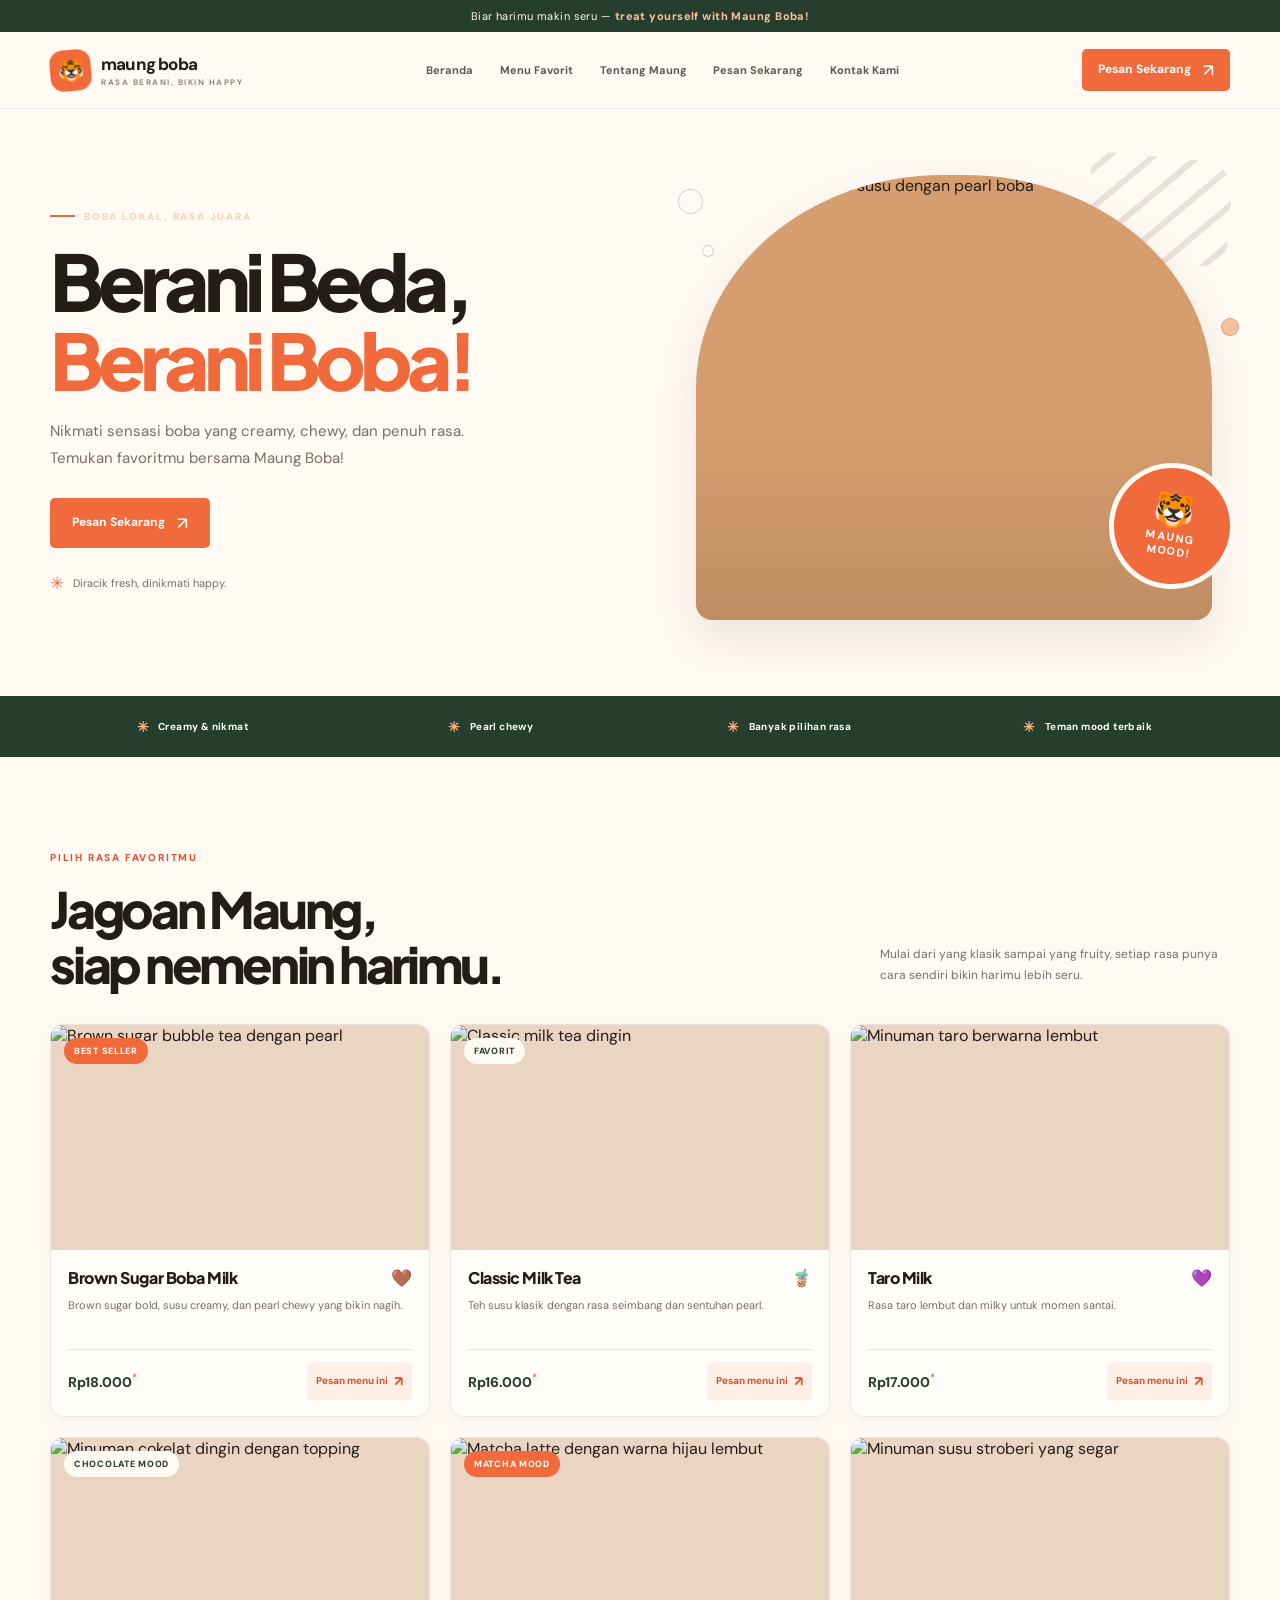
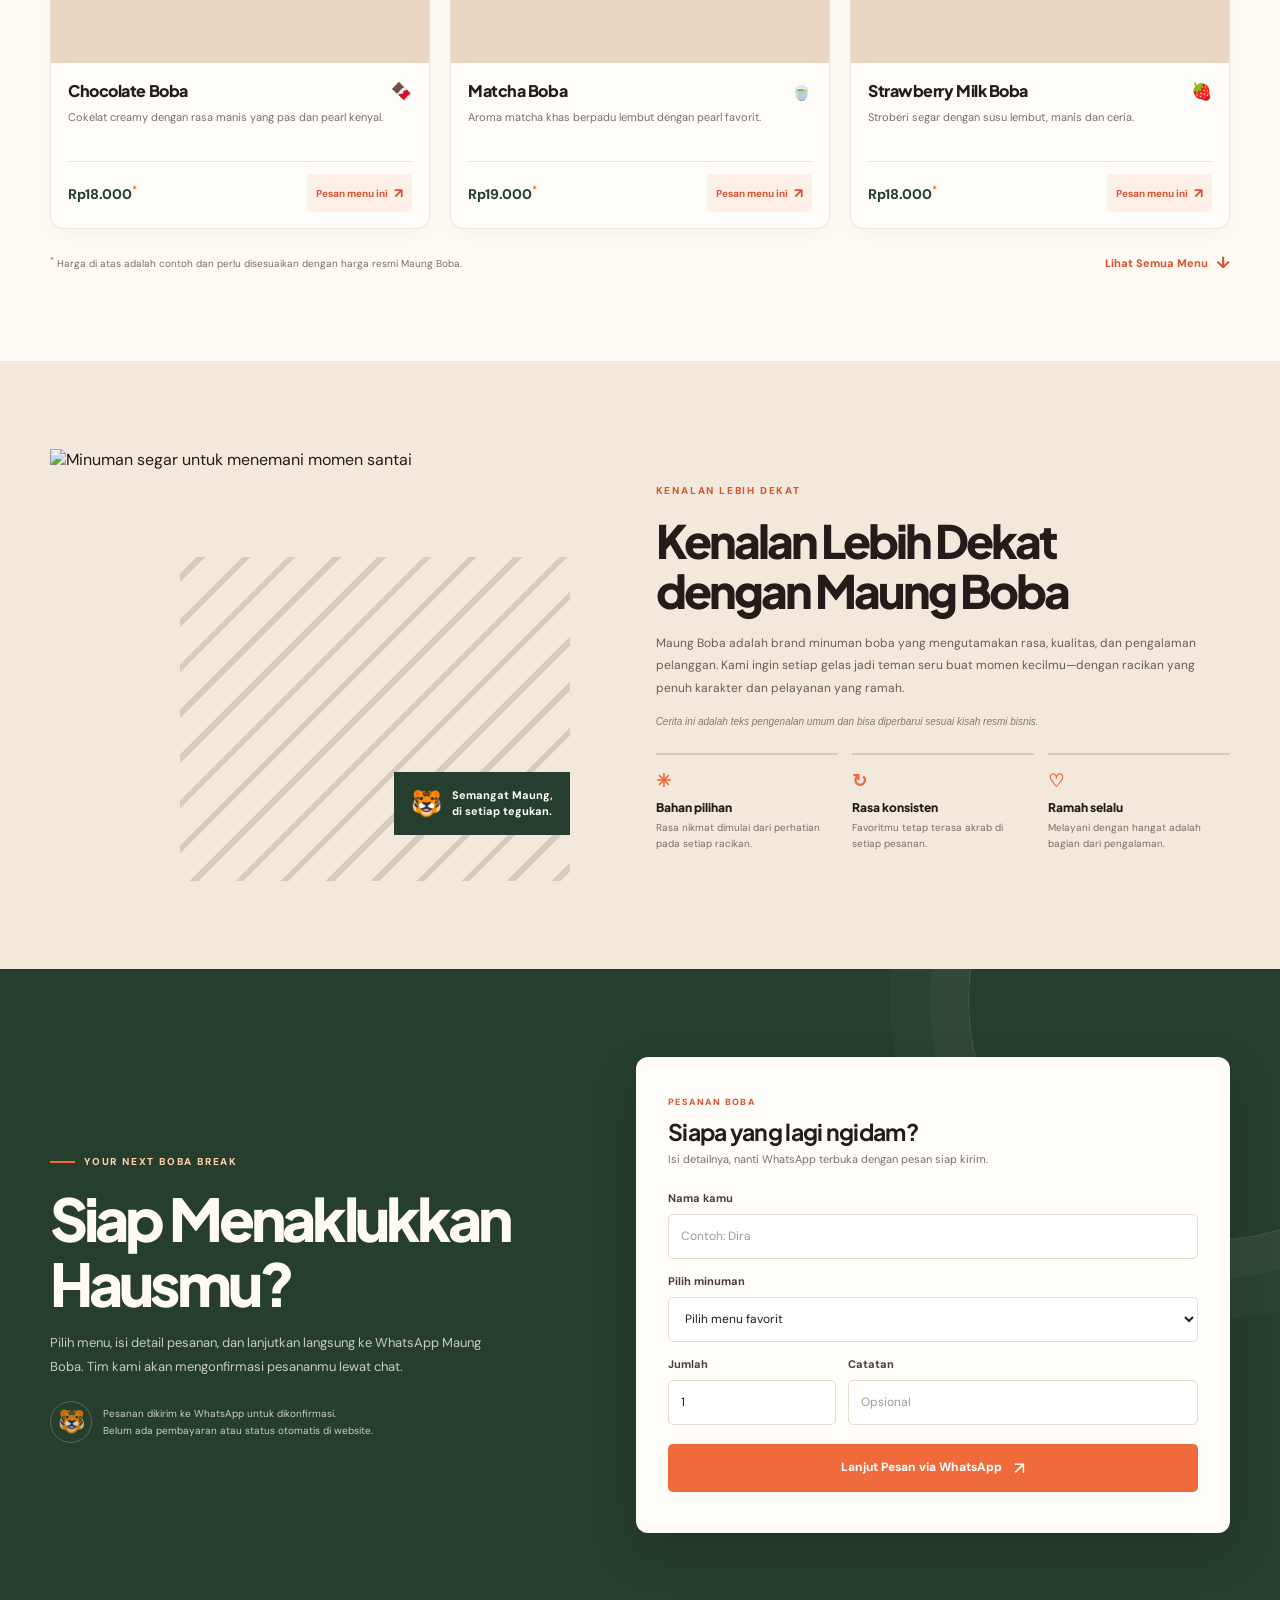
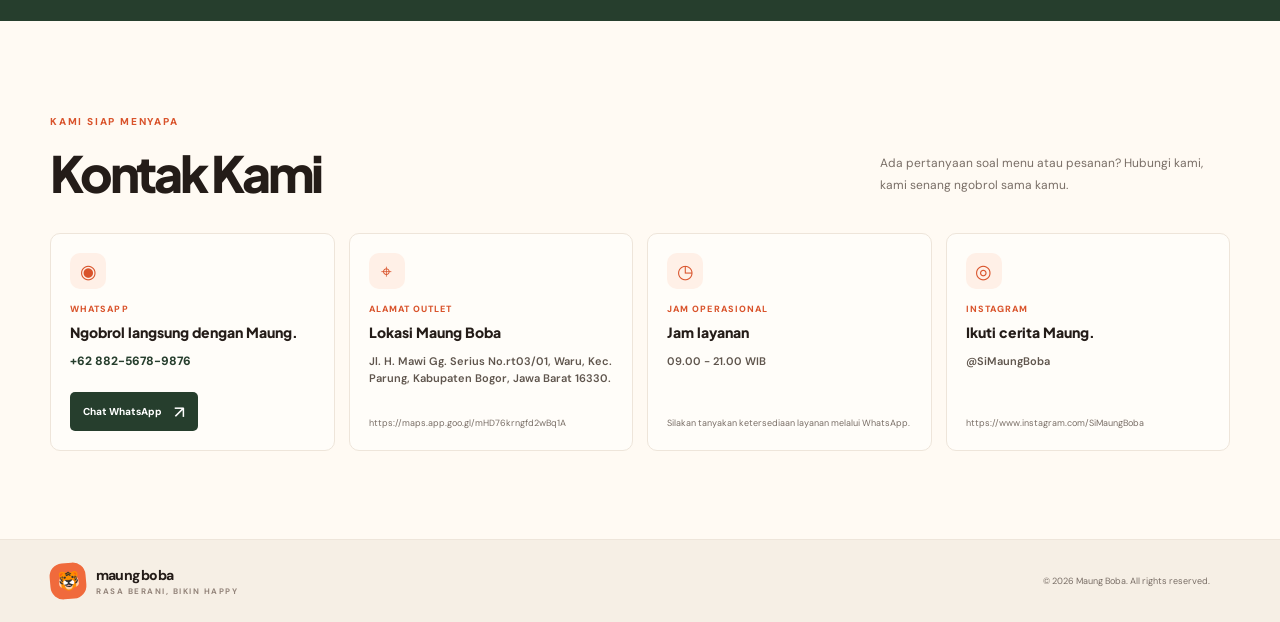
==== commit 9ed25d03: "Update index.html" ====
--- a/index.html
+++ b/index.html
@@ -233,22 +233,22 @@
             <span class="contact-icon" aria-hidden="true">⌖</span>
             <span class="contact-label">Alamat outlet</span>
             <h3>Lokasi Maung Boba</h3>
-            <p class="contact-placeholder">Informasi alamat outlet belum ditambahkan.</p>
-            <span class="contact-footnote">Tambahkan alamat dan tautan Google Maps setelah detail resmi tersedia.</span>
+            <p class="contact-placeholder">Jl. H. Mawi Gg. Serius No.rt03/01, Waru, Kec. Parung, Kabupaten Bogor, Jawa Barat 16330.</p>
+            <span class="contact-footnote">https://maps.app.goo.gl/mHD76krngfd2wBq1A</span>
           </article>
           <article class="contact-card reveal">
             <span class="contact-icon" aria-hidden="true">◷</span>
             <span class="contact-label">Jam operasional</span>
             <h3>Jam layanan</h3>
-            <p class="contact-placeholder">Informasi jam operasional belum ditambahkan.</p>
+            <p class="contact-placeholder">09.00 - 21.00 WIB</p>
             <span class="contact-footnote">Silakan tanyakan ketersediaan layanan melalui WhatsApp.</span>
           </article>
           <article class="contact-card reveal">
             <span class="contact-icon" aria-hidden="true">◎</span>
             <span class="contact-label">Instagram</span>
             <h3>Ikuti cerita Maung.</h3>
-            <p class="contact-placeholder">Akun Instagram resmi belum ditambahkan.</p>
-            <span class="contact-footnote">Tautan media sosial akan ditampilkan setelah akun resmi tersedia.</span>
+            <p class="contact-placeholder">@SiMaungBoba</p>
+            <span class="contact-footnote">https://www.instagram.com/SiMaungBoba</span>
           </article>
         </div>
       </div>
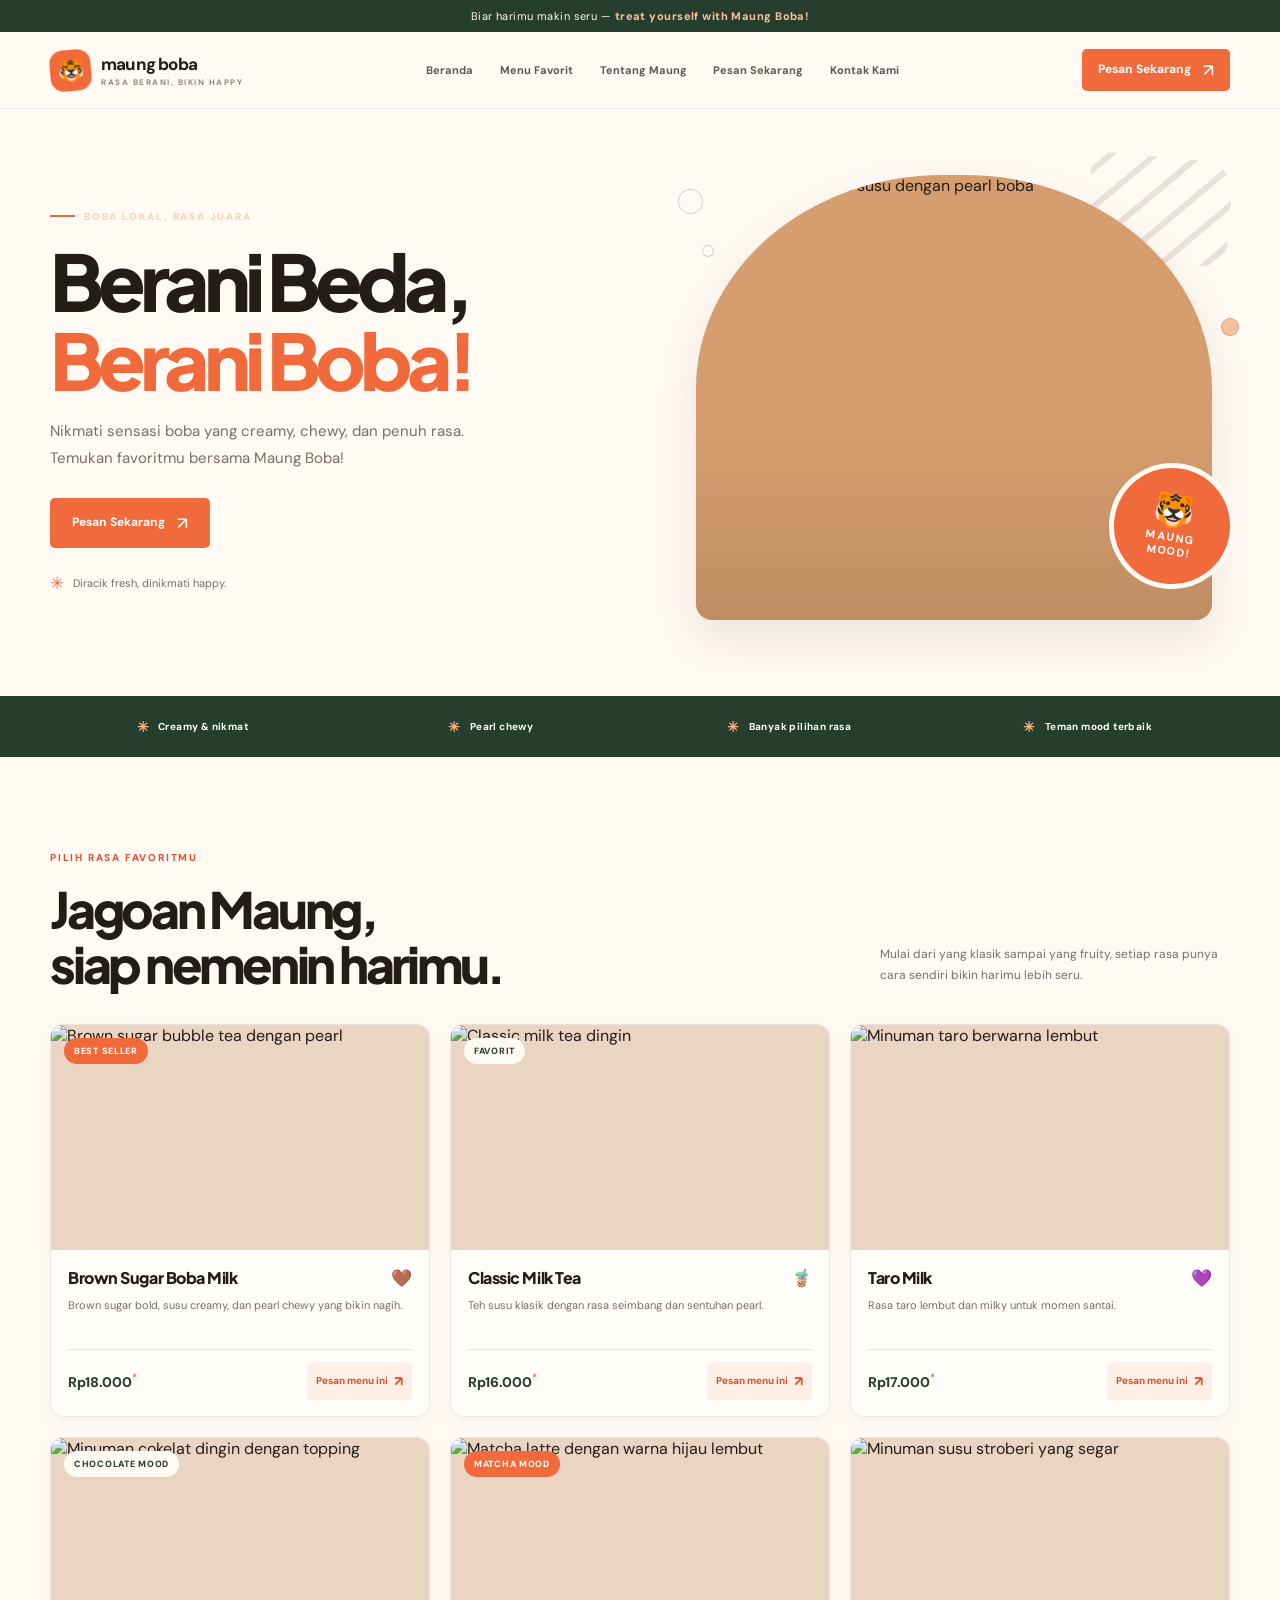
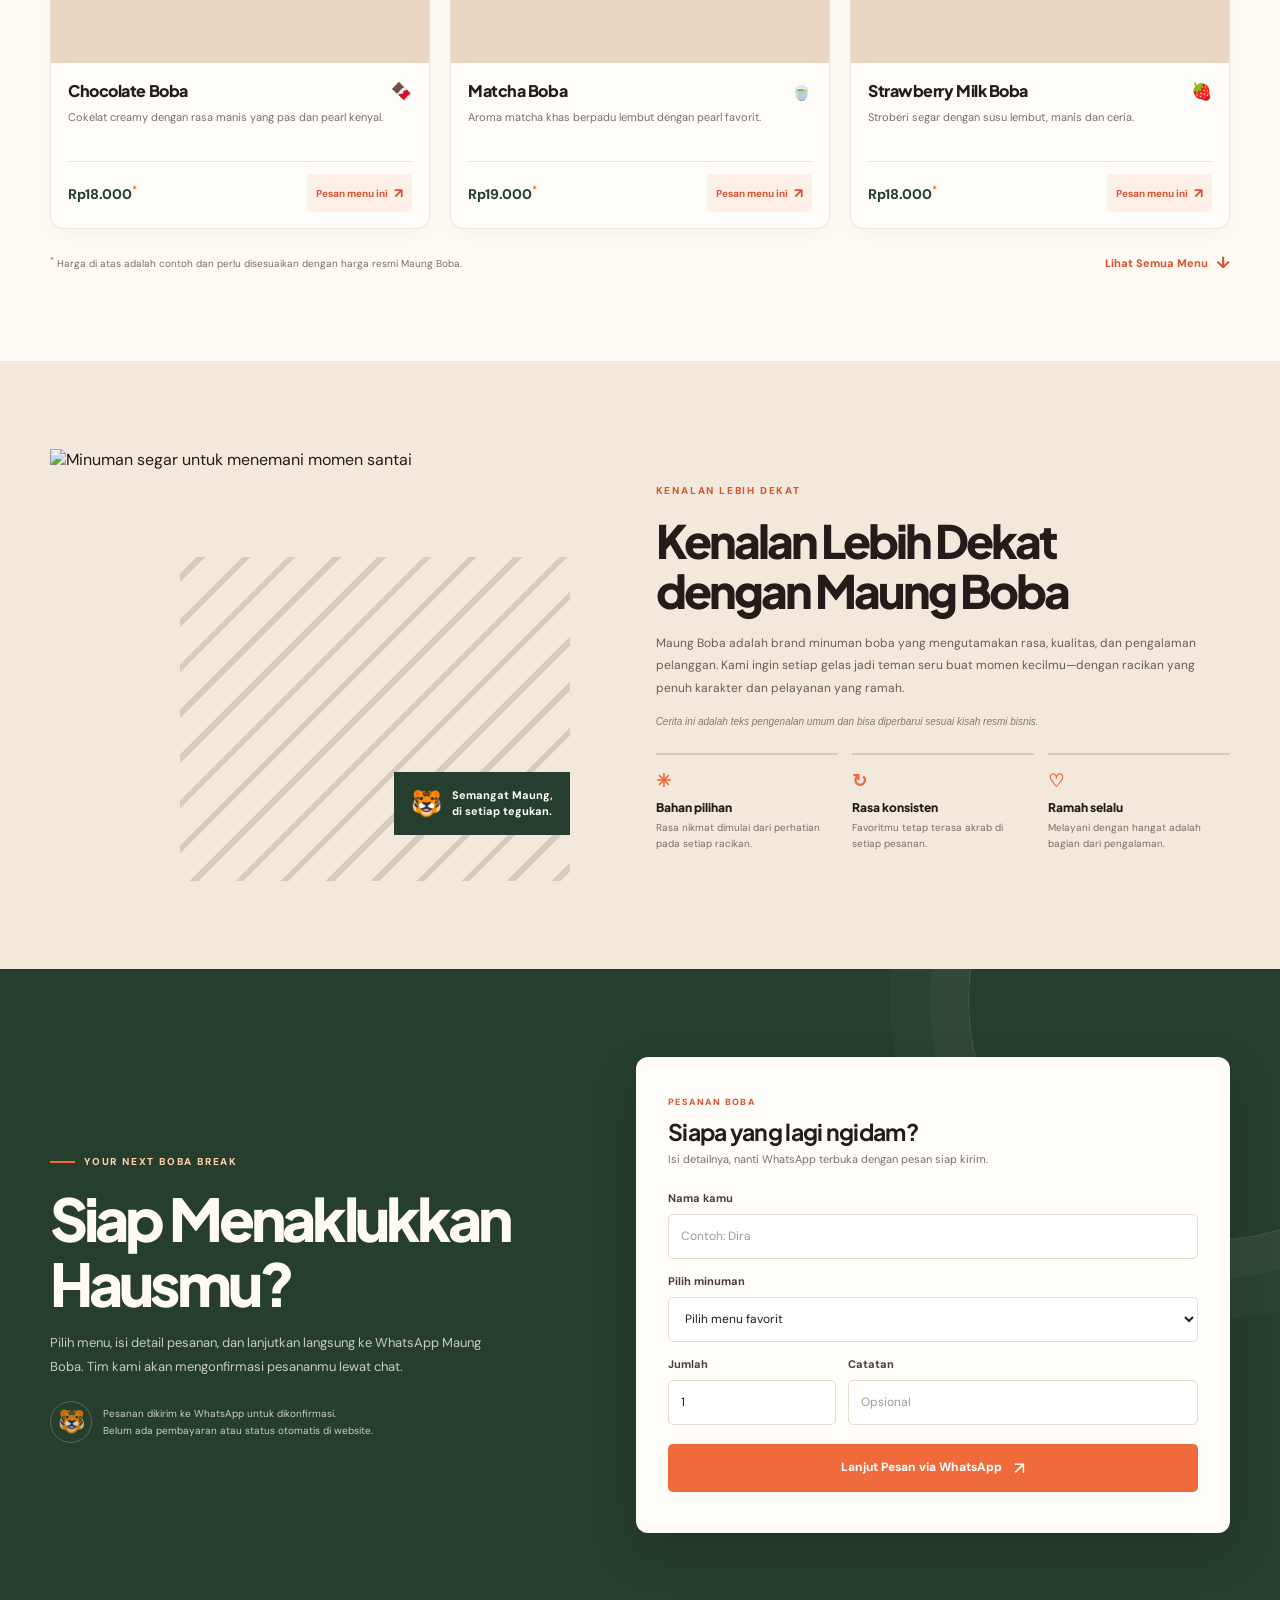
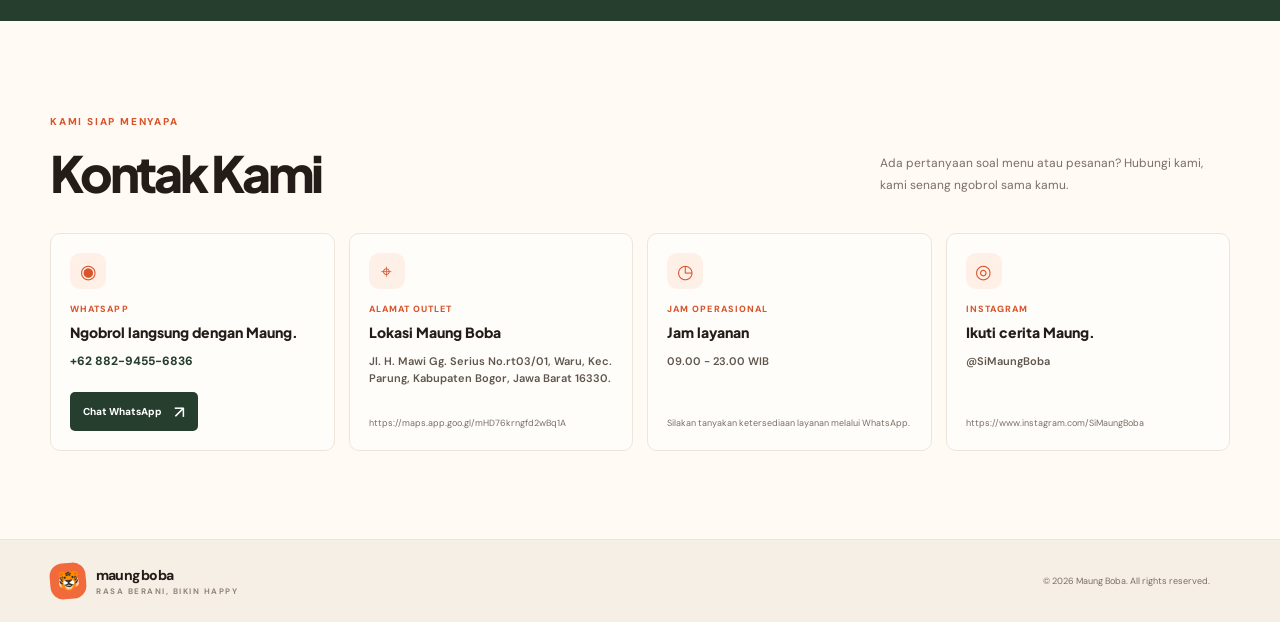
==== commit 67c2b93d: "Change greeting from 'Hello' to 'Goodbye'" ====
--- a/index.html
+++ b/index.html
@@ -11,6 +11,7 @@
   <link href="https://fonts.googleapis.com/css2?family=DM+Sans:wght@400;500;600;700;800&family=Plus+Jakarta+Sans:wght@500;600;700;800&display=swap" rel="stylesheet">
   <link rel="stylesheet" href="style.css">
   <script src="script.js" defer></script>
+  <meta name="google-site-verification" content="JUg98MCR0x_Tw99FYvEu499fmbsPkC-zxWQycx6Ob0w" />
 </head>
 <body>
   <div class="announcement">Biar harimu makin seru — <strong>treat yourself with Maung Boba!</strong></div>
@@ -226,7 +227,7 @@
             <span class="contact-icon" aria-hidden="true">◉</span>
             <span class="contact-label">WhatsApp</span>
             <h3>Ngobrol langsung dengan Maung.</h3>
-            <a class="contact-value" href="https://wa.me/6288256789876" target="_blank" rel="noopener noreferrer">+62 882-5678-9876</a>
+            <a class="contact-value" href="https://wa.me/6288294556836" target="_blank" rel="noopener noreferrer">+62 882-9455-6836</a>
             <a class="button button-dark" href="https://wa.me/6288256789876?text=Halo%20Maung%20Boba%2C%20saya%20ingin%20bertanya." target="_blank" rel="noopener noreferrer">Chat WhatsApp <span aria-hidden="true">↗</span></a>
           </article>
           <article class="contact-card reveal">
@@ -240,7 +241,7 @@
             <span class="contact-icon" aria-hidden="true">◷</span>
             <span class="contact-label">Jam operasional</span>
             <h3>Jam layanan</h3>
-            <p class="contact-placeholder">09.00 - 21.00 WIB</p>
+            <p class="contact-placeholder">09.00 - 23.00 WIB</p>
             <span class="contact-footnote">Silakan tanyakan ketersediaan layanan melalui WhatsApp.</span>
           </article>
           <article class="contact-card reveal">
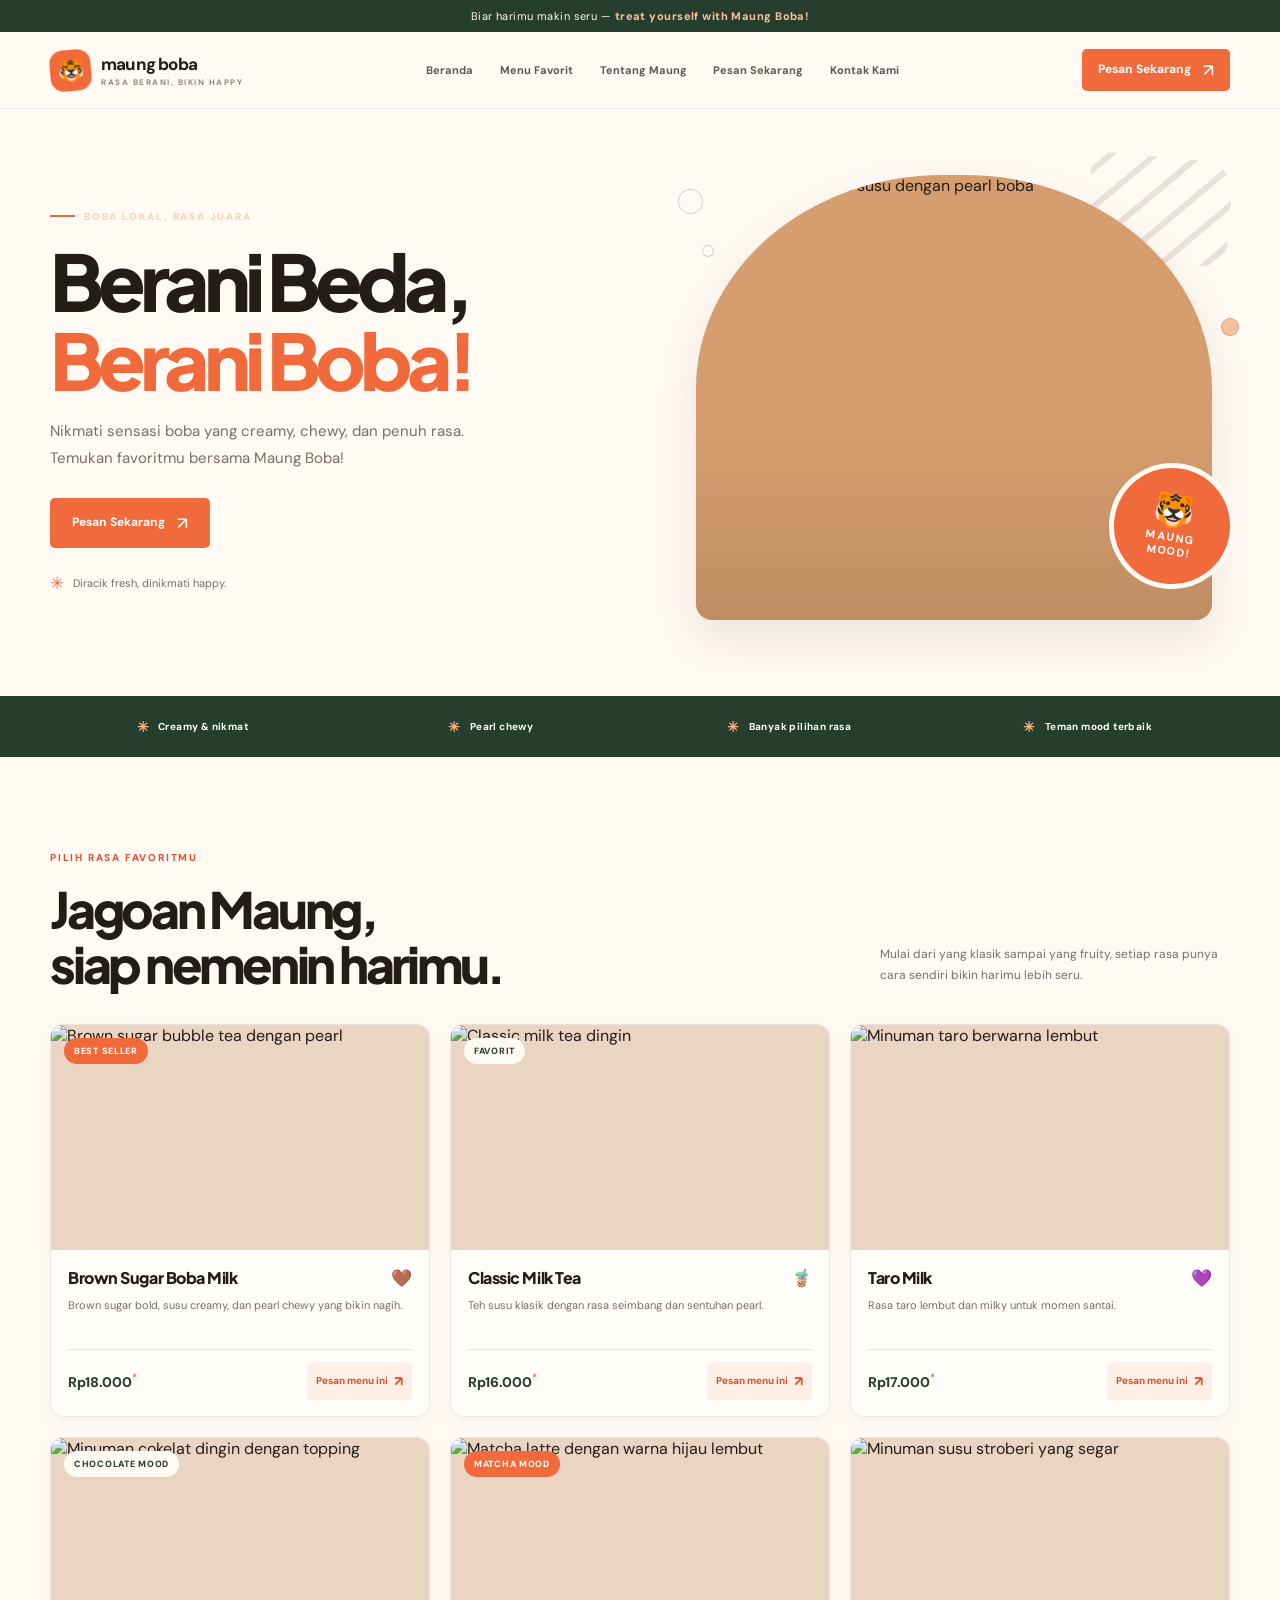
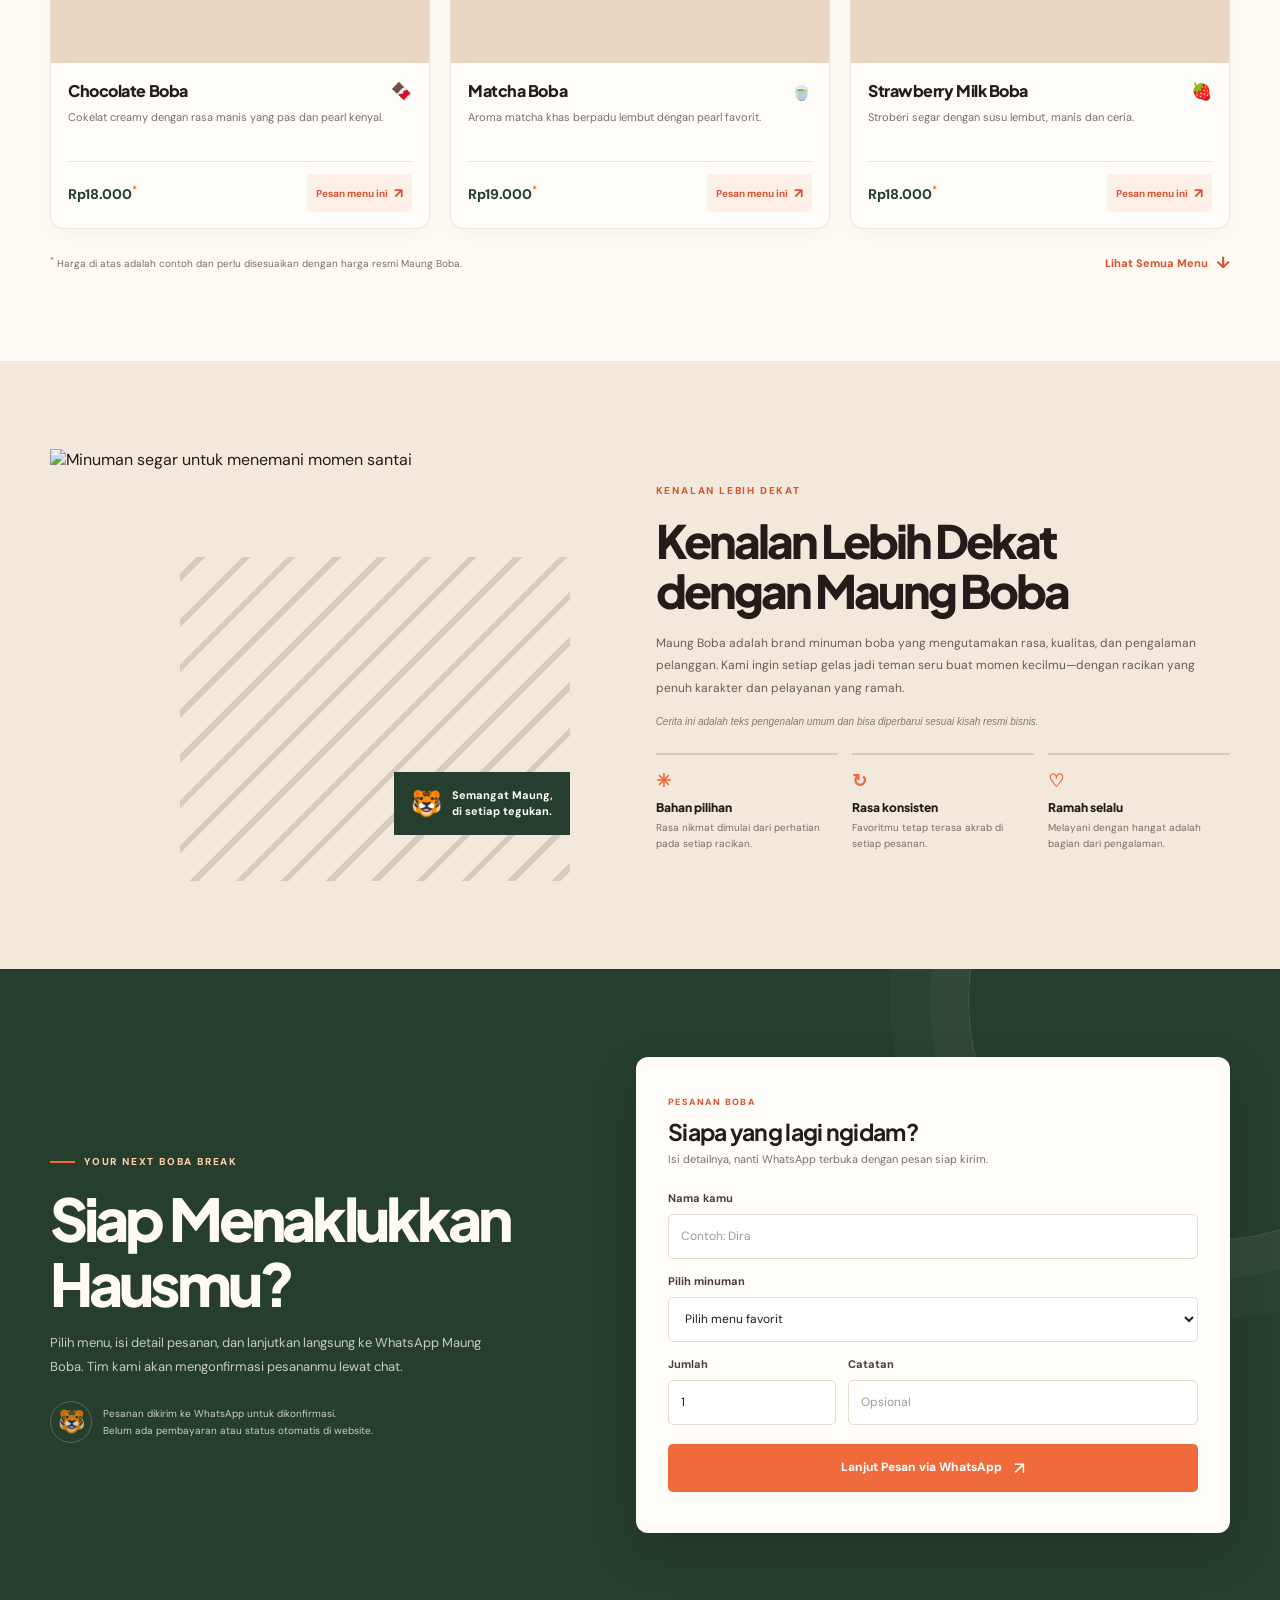
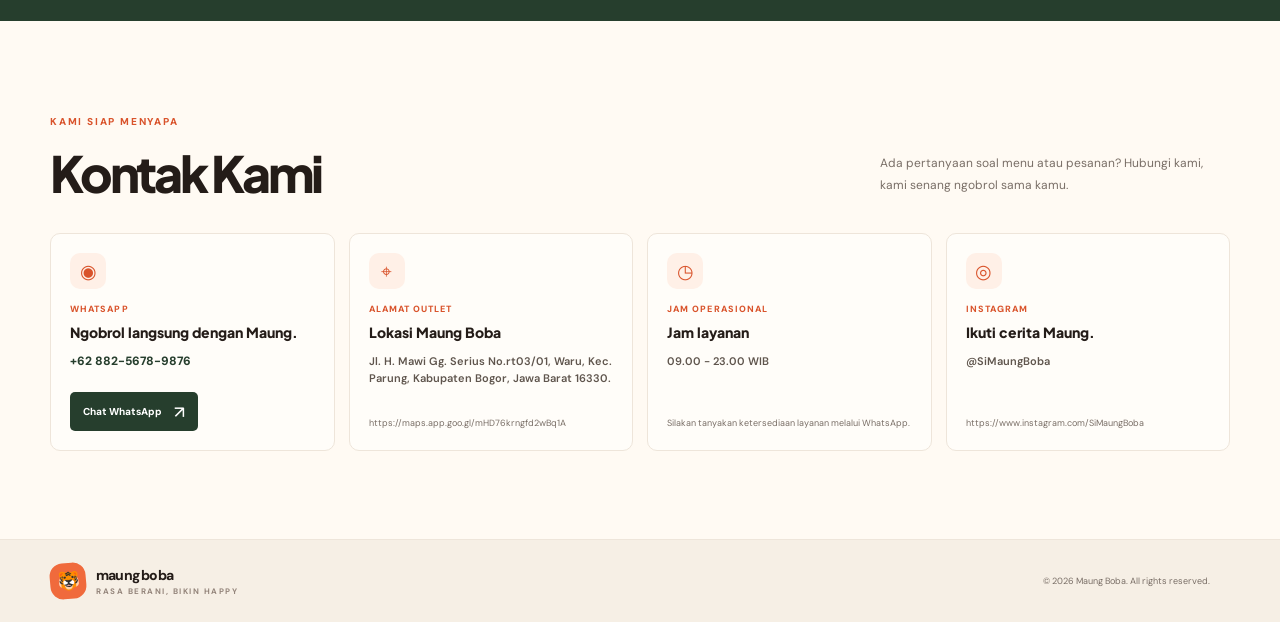
==== commit 22883d71: "Update print statement from 'Hello' to 'Goodbye'" ====
--- a/index.html
+++ b/index.html
@@ -223,11 +223,11 @@
           <p>Ada pertanyaan soal menu atau pesanan? Hubungi kami, kami senang ngobrol sama kamu.</p>
         </div>
         <div class="contact-grid">
-          <article class="contact-card contact-whatsapp reveal">
+        <article class="contact-card contact-whatsapp reveal">
             <span class="contact-icon" aria-hidden="true">◉</span>
             <span class="contact-label">WhatsApp</span>
             <h3>Ngobrol langsung dengan Maung.</h3>
-            <a class="contact-value" href="https://wa.me/6288294556836" target="_blank" rel="noopener noreferrer">+62 882-9455-6836</a>
+            <a class="contact-value" href="https://wa.me/6288256789876" target="_blank" rel="noopener noreferrer">+62 882-5678-9876</a>
             <a class="button button-dark" href="https://wa.me/6288256789876?text=Halo%20Maung%20Boba%2C%20saya%20ingin%20bertanya." target="_blank" rel="noopener noreferrer">Chat WhatsApp <span aria-hidden="true">↗</span></a>
           </article>
           <article class="contact-card reveal">
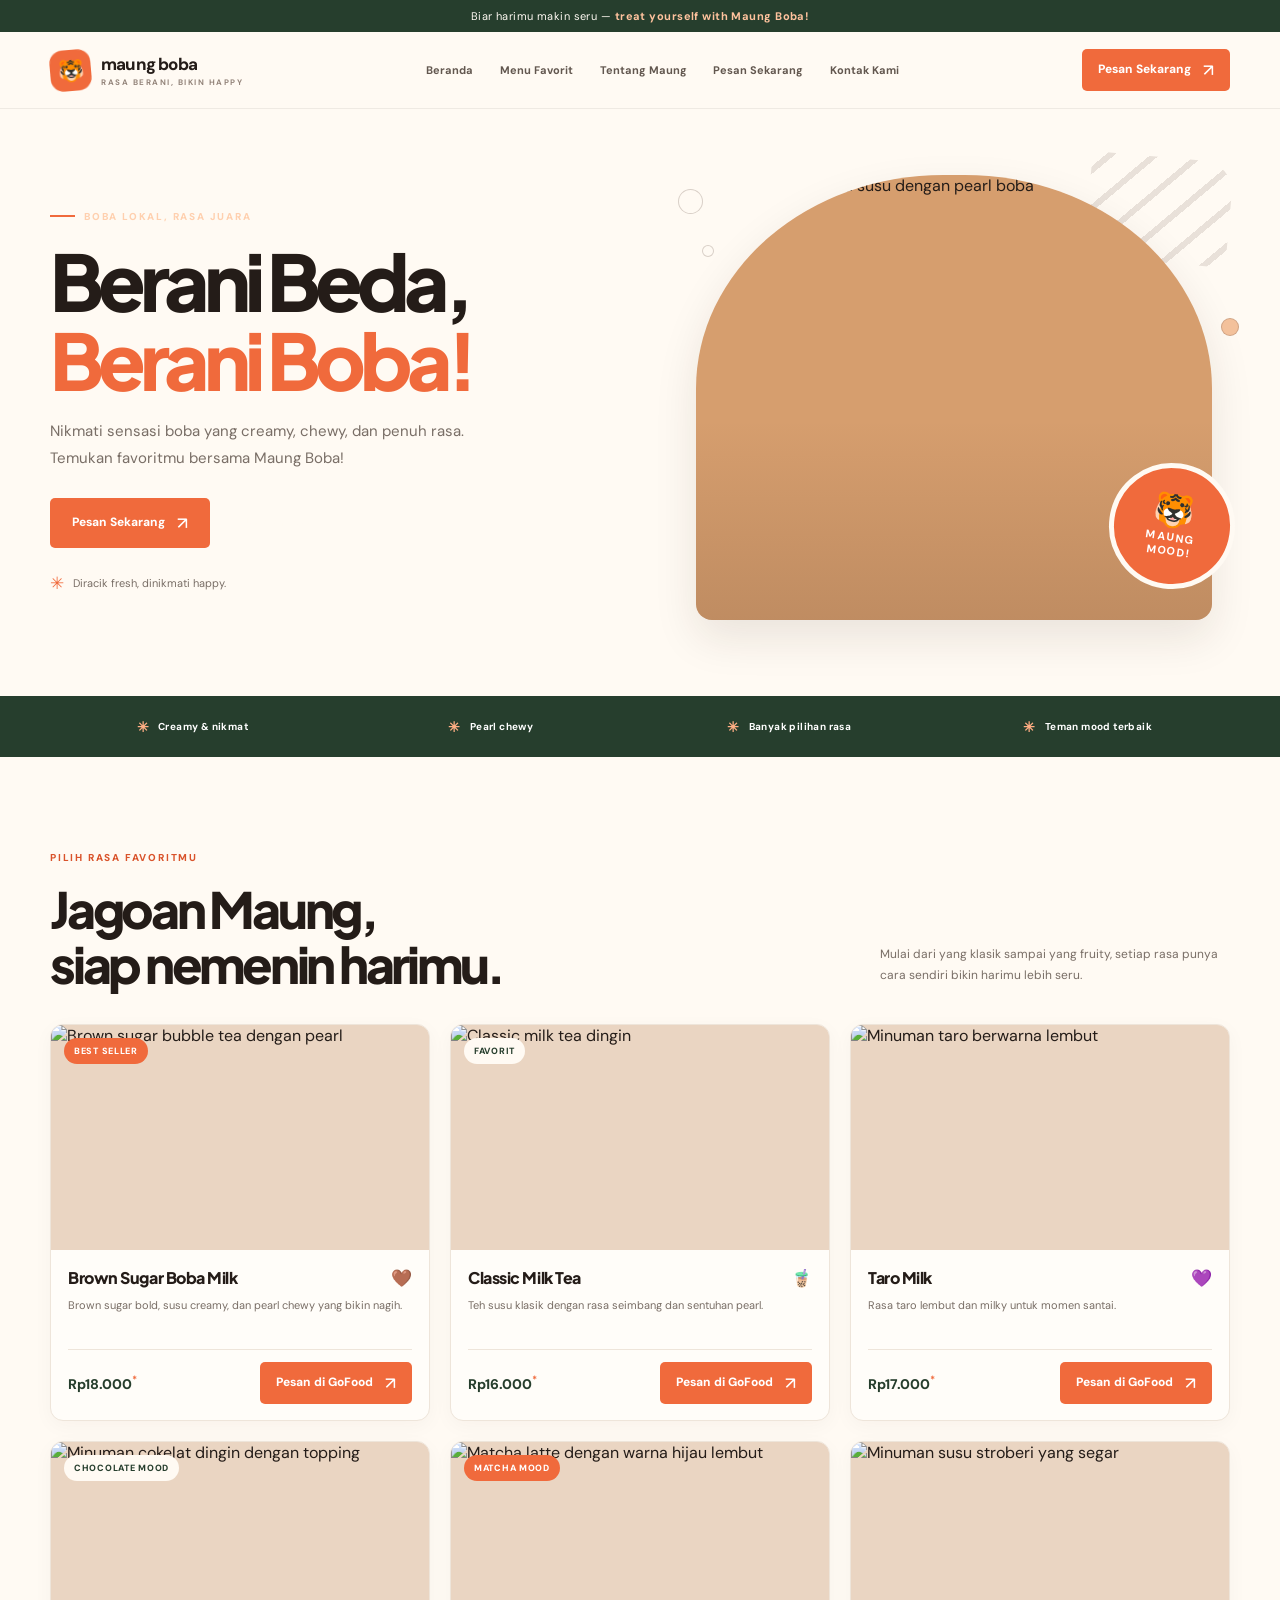
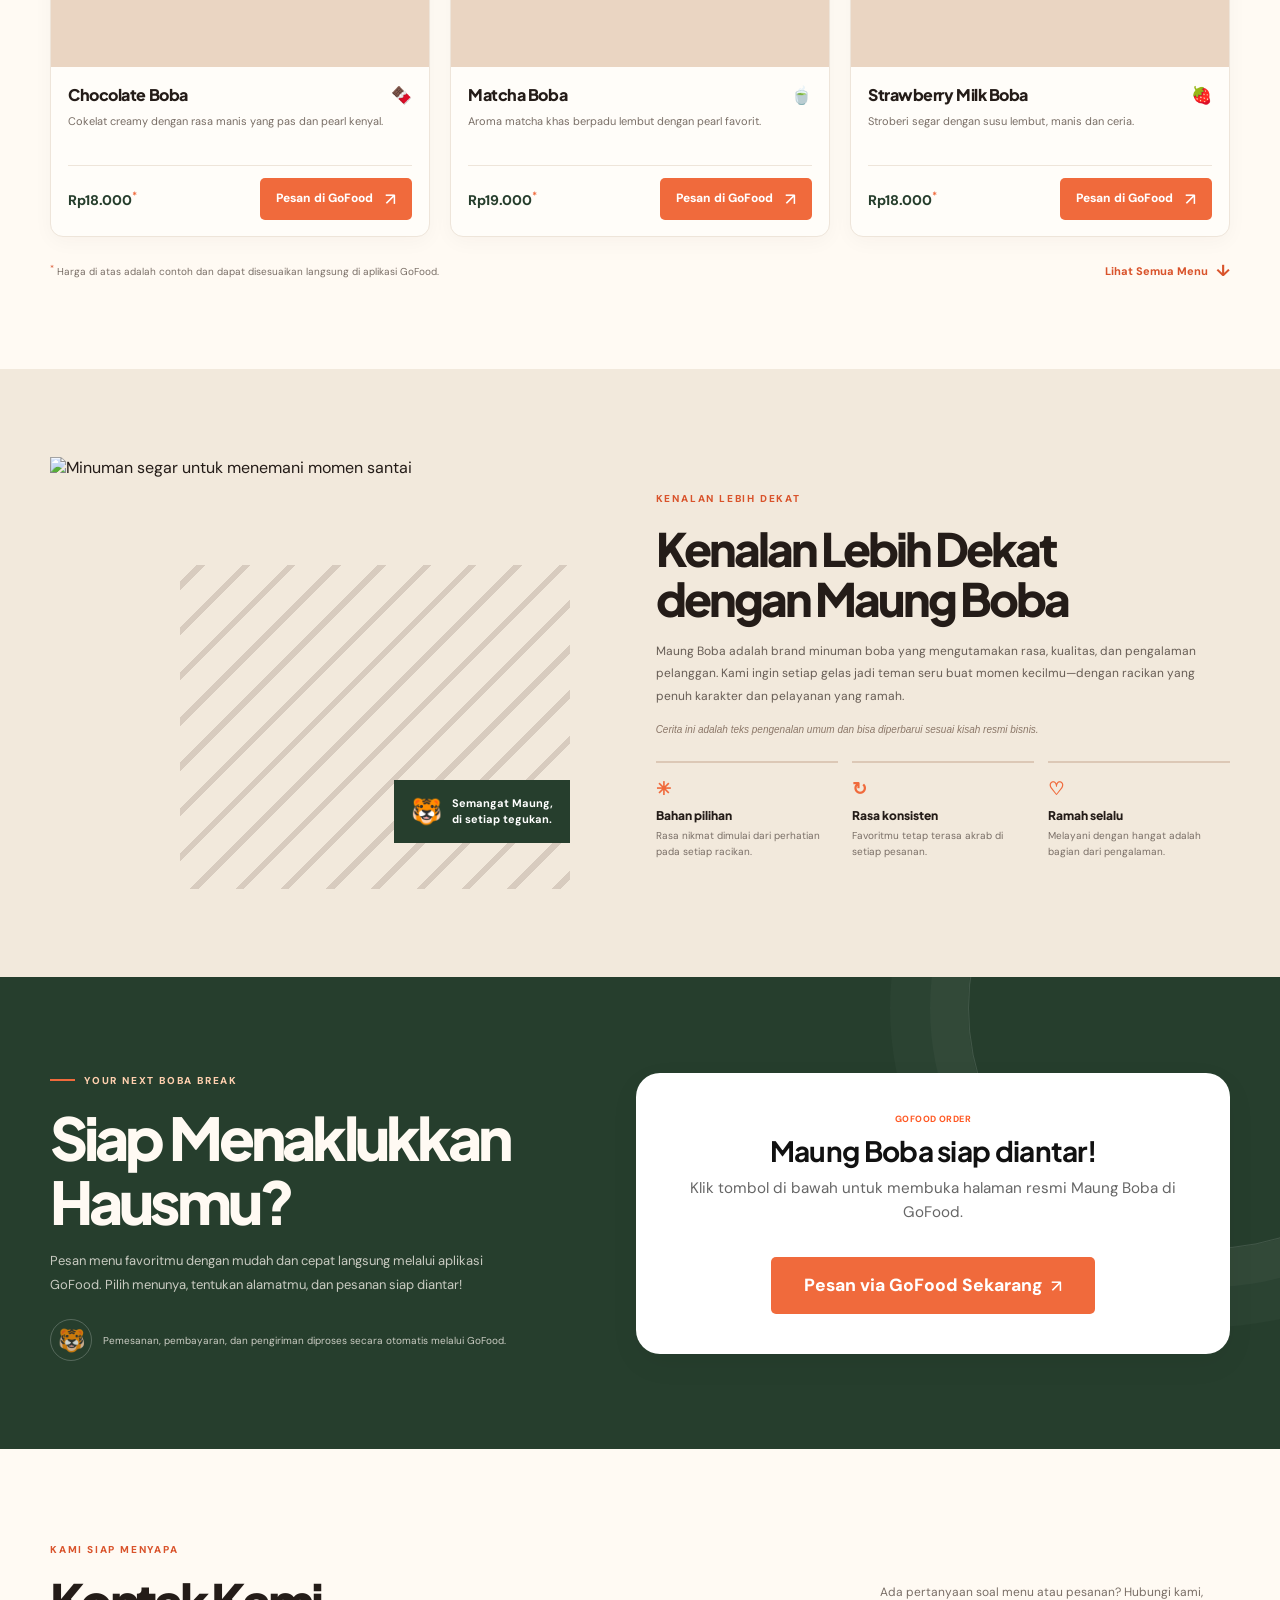
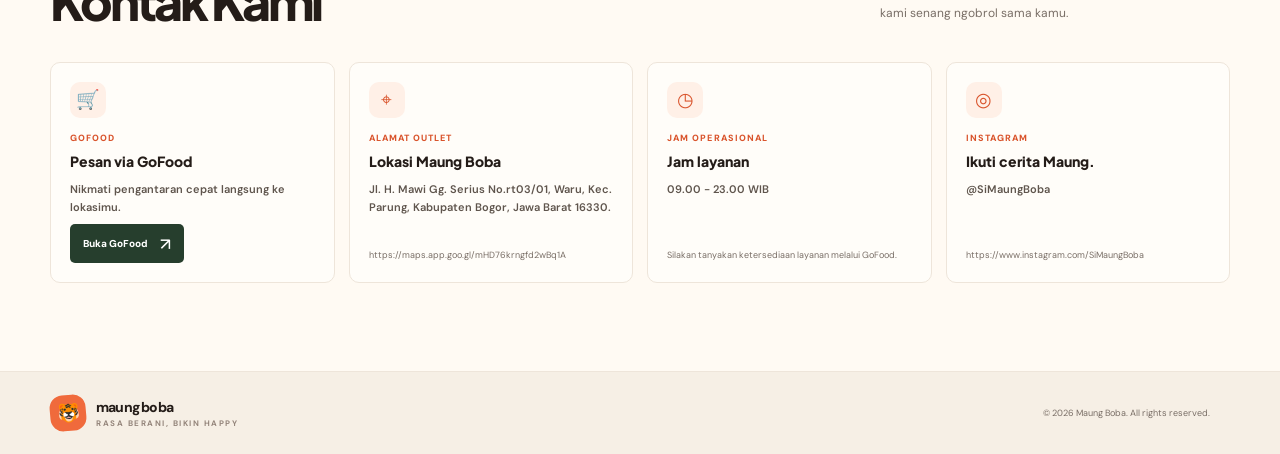
==== commit 1e148d5c: "Update print statement from 'Hello' to 'Goodbye'" ====
--- a/index.html
+++ b/index.html
@@ -4,7 +4,7 @@
   <meta charset="UTF-8">
   <meta name="viewport" content="width=device-width, initial-scale=1.0">
   <meta name="theme-color" content="#fffaf3">
-  <meta name="description" content="Maung Boba — boba creamy, chewy, dan penuh rasa. Temukan menu favoritmu dan pesan langsung melalui WhatsApp.">
+  <meta name="description" content="Maung Boba — boba creamy, chewy, dan penuh rasa. Temukan menu favoritmu dan pesan langsung melalui GoFood.">
   <title>Maung Boba — Berani Beda, Berani Boba!</title>
   <link rel="preconnect" href="https://fonts.googleapis.com">
   <link rel="preconnect" href="https://fonts.gstatic.com" crossorigin>
@@ -92,7 +92,7 @@
             <div class="product-info">
               <div class="product-title-row"><h3>Brown Sugar Boba Milk</h3><span class="product-emoji" aria-hidden="true">🤎</span></div>
               <p>Brown sugar bold, susu creamy, dan pearl chewy yang bikin nagih.</p>
-              <div class="product-footer"><span class="price">Rp18.000<sup>*</sup></span><button class="order-product" type="button" data-menu="Brown Sugar Boba Milk">Pesan menu ini <span aria-hidden="true">↗</span></button></div>
+              <div class="product-footer"><span class="price">Rp18.000<sup>*</sup></span><a class="button button-small" href="https://gofood.co.id/jakarta/restaurant/maung-boba-maung-toast-gang-serius-620ba46c-c25c-4ea4-a2a3-0912a0831b40?ot=[base64].Q24WKIP1N0AzjmFQa9LFnilvkiMYzANV+aLDrPqgObg%3D" target="_blank" rel="noopener noreferrer">Pesan di GoFood <span aria-hidden="true">↗</span></a></div>
             </div>
           </article>
 
@@ -104,7 +104,7 @@
             <div class="product-info">
               <div class="product-title-row"><h3>Classic Milk Tea</h3><span class="product-emoji" aria-hidden="true">🧋</span></div>
               <p>Teh susu klasik dengan rasa seimbang dan sentuhan pearl.</p>
-              <div class="product-footer"><span class="price">Rp16.000<sup>*</sup></span><button class="order-product" type="button" data-menu="Classic Milk Tea">Pesan menu ini <span aria-hidden="true">↗</span></button></div>
+              <div class="product-footer"><span class="price">Rp16.000<sup>*</sup></span><a class="button button-small" href="https://gofood.co.id/jakarta/restaurant/maung-boba-maung-toast-gang-serius-620ba46c-c25c-4ea4-a2a3-0912a0831b40?ot=[base64].Q24WKIP1N0AzjmFQa9LFnilvkiMYzANV+aLDrPqgObg%3D" target="_blank" rel="noopener noreferrer">Pesan di GoFood <span aria-hidden="true">↗</span></a></div>
             </div>
           </article>
 
@@ -115,7 +115,7 @@
             <div class="product-info">
               <div class="product-title-row"><h3>Taro Milk</h3><span class="product-emoji" aria-hidden="true">💜</span></div>
               <p>Rasa taro lembut dan milky untuk momen santai.</p>
-              <div class="product-footer"><span class="price">Rp17.000<sup>*</sup></span><button class="order-product" type="button" data-menu="Taro Milk">Pesan menu ini <span aria-hidden="true">↗</span></button></div>
+              <div class="product-footer"><span class="price">Rp17.000<sup>*</sup></span><a class="button button-small" href="https://gofood.co.id/jakarta/restaurant/maung-boba-maung-toast-gang-serius-620ba46c-c25c-4ea4-a2a3-0912a0831b40?ot=[base64].Q24WKIP1N0AzjmFQa9LFnilvkiMYzANV+aLDrPqgObg%3D" target="_blank" rel="noopener noreferrer">Pesan di GoFood <span aria-hidden="true">↗</span></a></div>
             </div>
           </article>
 
@@ -127,7 +127,7 @@
             <div class="product-info">
               <div class="product-title-row"><h3>Chocolate Boba</h3><span class="product-emoji" aria-hidden="true">🍫</span></div>
               <p>Cokelat creamy dengan rasa manis yang pas dan pearl kenyal.</p>
-              <div class="product-footer"><span class="price">Rp18.000<sup>*</sup></span><button class="order-product" type="button" data-menu="Chocolate Boba">Pesan menu ini <span aria-hidden="true">↗</span></button></div>
+              <div class="product-footer"><span class="price">Rp18.000<sup>*</sup></span><a class="button button-small" href="https://gofood.co.id/jakarta/restaurant/maung-boba-maung-toast-gang-serius-620ba46c-c25c-4ea4-a2a3-0912a0831b40?ot=[base64].Q24WKIP1N0AzjmFQa9LFnilvkiMYzANV+aLDrPqgObg%3D" target="_blank" rel="noopener noreferrer">Pesan di GoFood <span aria-hidden="true">↗</span></a></div>
             </div>
           </article>
 
@@ -139,7 +139,7 @@
             <div class="product-info">
               <div class="product-title-row"><h3>Matcha Boba</h3><span class="product-emoji" aria-hidden="true">🍵</span></div>
               <p>Aroma matcha khas berpadu lembut dengan pearl favorit.</p>
-              <div class="product-footer"><span class="price">Rp19.000<sup>*</sup></span><button class="order-product" type="button" data-menu="Matcha Boba">Pesan menu ini <span aria-hidden="true">↗</span></button></div>
+              <div class="product-footer"><span class="price">Rp19.000<sup>*</sup></span><a class="button button-small" href="https://gofood.co.id/jakarta/restaurant/maung-boba-maung-toast-gang-serius-620ba46c-c25c-4ea4-a2a3-0912a0831b40?ot=[base64].Q24WKIP1N0AzjmFQa9LFnilvkiMYzANV+aLDrPqgObg%3D" target="_blank" rel="noopener noreferrer">Pesan di GoFood <span aria-hidden="true">↗</span></a></div>
             </div>
           </article>
 
@@ -150,13 +150,13 @@
             <div class="product-info">
               <div class="product-title-row"><h3>Strawberry Milk Boba</h3><span class="product-emoji" aria-hidden="true">🍓</span></div>
               <p>Stroberi segar dengan susu lembut, manis dan ceria.</p>
-              <div class="product-footer"><span class="price">Rp18.000<sup>*</sup></span><button class="order-product" type="button" data-menu="Strawberry Milk Boba">Pesan menu ini <span aria-hidden="true">↗</span></button></div>
+              <div class="product-footer"><span class="price">Rp18.000<sup>*</sup></span><a class="button button-small" href="https://gofood.co.id/jakarta/restaurant/maung-boba-maung-toast-gang-serius-620ba46c-c25c-4ea4-a2a3-0912a0831b40?ot=[base64].Q24WKIP1N0AzjmFQa9LFnilvkiMYzANV+aLDrPqgObg%3D" target="_blank" rel="noopener noreferrer">Pesan di GoFood <span aria-hidden="true">↗</span></a></div>
             </div>
           </article>
         </div>
 
         <div class="menu-foot reveal">
-          <p><sup>*</sup> Harga di atas adalah contoh dan perlu disesuaikan dengan harga resmi Maung Boba.</p>
+          <p><sup>*</sup> Harga di atas adalah contoh dan dapat disesuaikan langsung di aplikasi GoFood.</p>
           <a class="text-link" href="#menu-list">Lihat Semua Menu <span aria-hidden="true">↓</span></a>
         </div>
       </div>
@@ -188,31 +188,20 @@
         <div class="order-copy reveal">
           <span class="eyebrow"><span class="eyebrow-line"></span> Your next boba break</span>
           <h2 id="order-title">Siap Menaklukkan Hausmu?</h2>
-          <p>Pilih menu, isi detail pesanan, dan lanjutkan langsung ke WhatsApp Maung Boba. Tim kami akan mengonfirmasi pesananmu lewat chat.</p>
-          <div class="order-assurance"><span aria-hidden="true">🐯</span><span>Pesanan dikirim ke WhatsApp untuk dikonfirmasi.<br>Belum ada pembayaran atau status otomatis di website.</span></div>
-        </div>
-
-        <form class="order-form reveal" id="order-form">
-          <div class="form-heading"><span class="form-step">PESANAN BOBA</span><h3>Siapa yang lagi ngidam?</h3><p>Isi detailnya, nanti WhatsApp terbuka dengan pesan siap kirim.</p></div>
-          <label for="customer-name">Nama kamu</label>
-          <input id="customer-name" name="name" type="text" placeholder="Contoh: Dira" autocomplete="name" maxlength="60" required>
-          <label for="drink-choice">Pilih minuman</label>
-          <select id="drink-choice" name="drink" required>
-            <option value="" selected disabled>Pilih menu favorit</option>
-            <option>Brown Sugar Boba Milk</option>
-            <option>Classic Milk Tea</option>
-            <option>Taro Milk</option>
-            <option>Chocolate Boba</option>
-            <option>Matcha Boba</option>
-            <option>Strawberry Milk Boba</option>
-          </select>
-          <div class="form-row">
-            <div><label for="order-quantity">Jumlah</label><input id="order-quantity" name="quantity" type="number" min="1" max="99" value="1" required></div>
-            <div><label for="order-note">Catatan</label><input id="order-note" name="note" type="text" placeholder="Opsional" maxlength="160"></div>
+          <p>Pesan menu favoritmu dengan mudah dan cepat langsung melalui aplikasi GoFood. Pilih menunya, tentukan alamatmu, dan pesanan siap diantar!</p>
+          <div class="order-assurance"><span aria-hidden="true">🐯</span><span>Pemesanan, pembayaran, dan pengiriman diproses secara otomatis melalui GoFood.</span></div>
+        </div>
+
+        <div class="order-form reveal" style="display: flex; flex-direction: column; justify-content: center; align-items: center; text-align: center; padding: 2.5rem; background: var(--card-bg, #ffffff); border-radius: 1.5rem; box-shadow: 0 10px 30px rgba(0,0,0,0.05);">
+          <div class="form-heading" style="margin-bottom: 1.5rem;">
+            <span class="form-step" style="display: block; font-weight: 700; color: #ff5722; margin-bottom: 0.5rem; letter-spacing: 0.05em;">GOFOOD ORDER</span>
+            <h3 style="margin-top: 0; font-size: 1.75rem; color: #111;">Maung Boba siap diantar!</h3>
+            <p style="color: #666; margin-top: 0.5rem; font-size: 0.95rem;">Klik tombol di bawah untuk membuka halaman resmi Maung Boba di GoFood.</p>
           </div>
-          <button class="button form-submit" type="submit">Lanjut Pesan via WhatsApp <span aria-hidden="true">↗</span></button>
-          <p class="form-status" id="form-status" role="status" aria-live="polite"></p>
-        </form>
+          <a class="button" href="https://gofood.co.id/jakarta/restaurant/maung-boba-maung-toast-gang-serius-620ba46c-c25c-4ea4-a2a3-0912a0831b40?ot=[base64].Q24WKIP1N0AzjmFQa9LFnilvkiMYzANV+aLDrPqgObg%3D" target="_blank" rel="noopener noreferrer" style="font-size: 1.1rem; padding: 1rem 2rem; display: inline-flex; align-items: center; gap: 0.5rem;">
+            Pesan via GoFood Sekarang <span aria-hidden="true">↗</span>
+          </a>
+        </div>
       </div>
     </section>
 
@@ -223,12 +212,12 @@
           <p>Ada pertanyaan soal menu atau pesanan? Hubungi kami, kami senang ngobrol sama kamu.</p>
         </div>
         <div class="contact-grid">
-        <article class="contact-card contact-whatsapp reveal">
-            <span class="contact-icon" aria-hidden="true">◉</span>
-            <span class="contact-label">WhatsApp</span>
-            <h3>Ngobrol langsung dengan Maung.</h3>
-            <a class="contact-value" href="https://wa.me/6288256789876" target="_blank" rel="noopener noreferrer">+62 882-5678-9876</a>
-            <a class="button button-dark" href="https://wa.me/6288256789876?text=Halo%20Maung%20Boba%2C%20saya%20ingin%20bertanya." target="_blank" rel="noopener noreferrer">Chat WhatsApp <span aria-hidden="true">↗</span></a>
+          <article class="contact-card contact-whatsapp reveal">
+            <span class="contact-icon" aria-hidden="true">🛒</span>
+            <span class="contact-label">GoFood</span>
+            <h3>Pesan via GoFood</h3>
+            <p class="contact-placeholder">Nikmati pengantaran cepat langsung ke lokasimu.</p>
+            <a class="button button-dark" href="https://gofood.co.id/jakarta/restaurant/maung-boba-maung-toast-gang-serius-620ba46c-c25c-4ea4-a2a3-0912a0831b40?ot=[base64].Q24WKIP1N0AzjmFQa9LFnilvkiMYzANV+aLDrPqgObg%3D" target="_blank" rel="noopener noreferrer">Buka GoFood <span aria-hidden="true">↗</span></a>
           </article>
           <article class="contact-card reveal">
             <span class="contact-icon" aria-hidden="true">⌖</span>
@@ -242,7 +231,7 @@
             <span class="contact-label">Jam operasional</span>
             <h3>Jam layanan</h3>
             <p class="contact-placeholder">09.00 - 23.00 WIB</p>
-            <span class="contact-footnote">Silakan tanyakan ketersediaan layanan melalui WhatsApp.</span>
+            <span class="contact-footnote">Silakan tanyakan ketersediaan layanan melalui GoFood.</span>
           </article>
           <article class="contact-card reveal">
             <span class="contact-icon" aria-hidden="true">◎</span>
